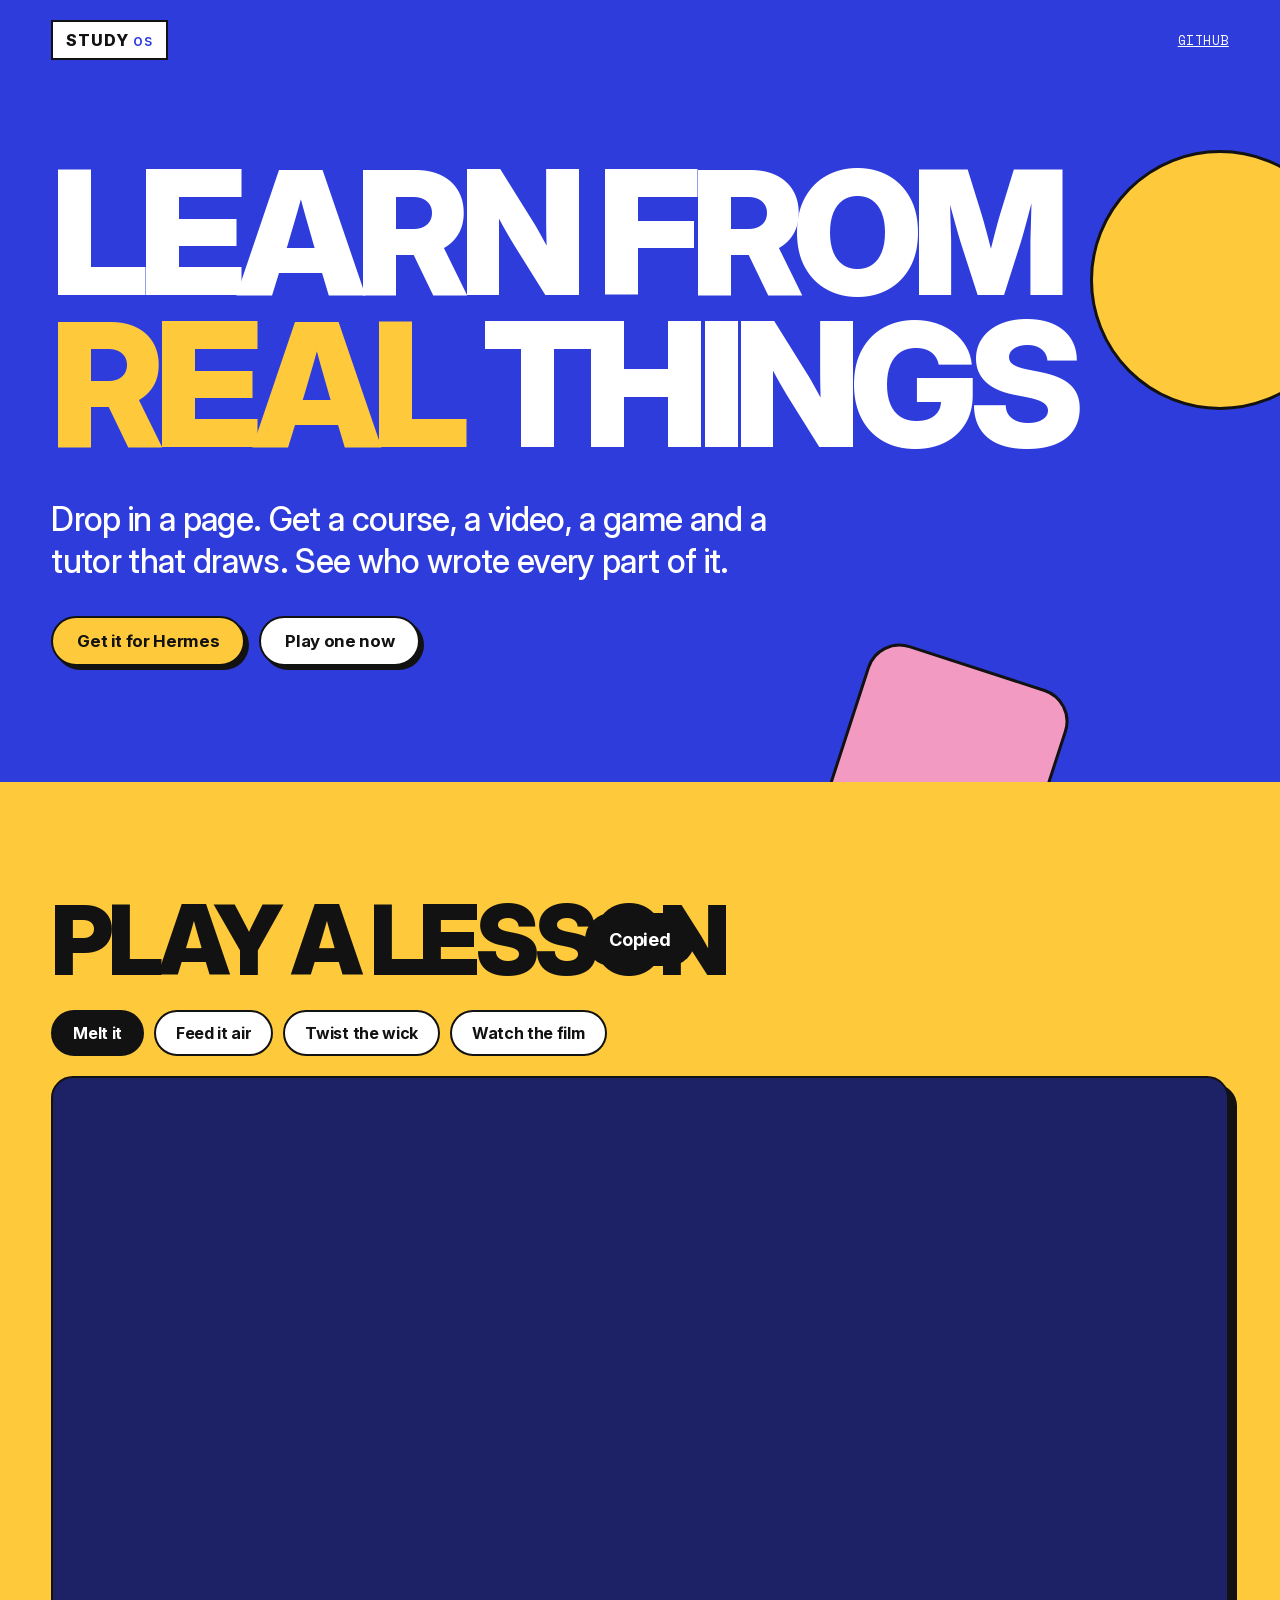
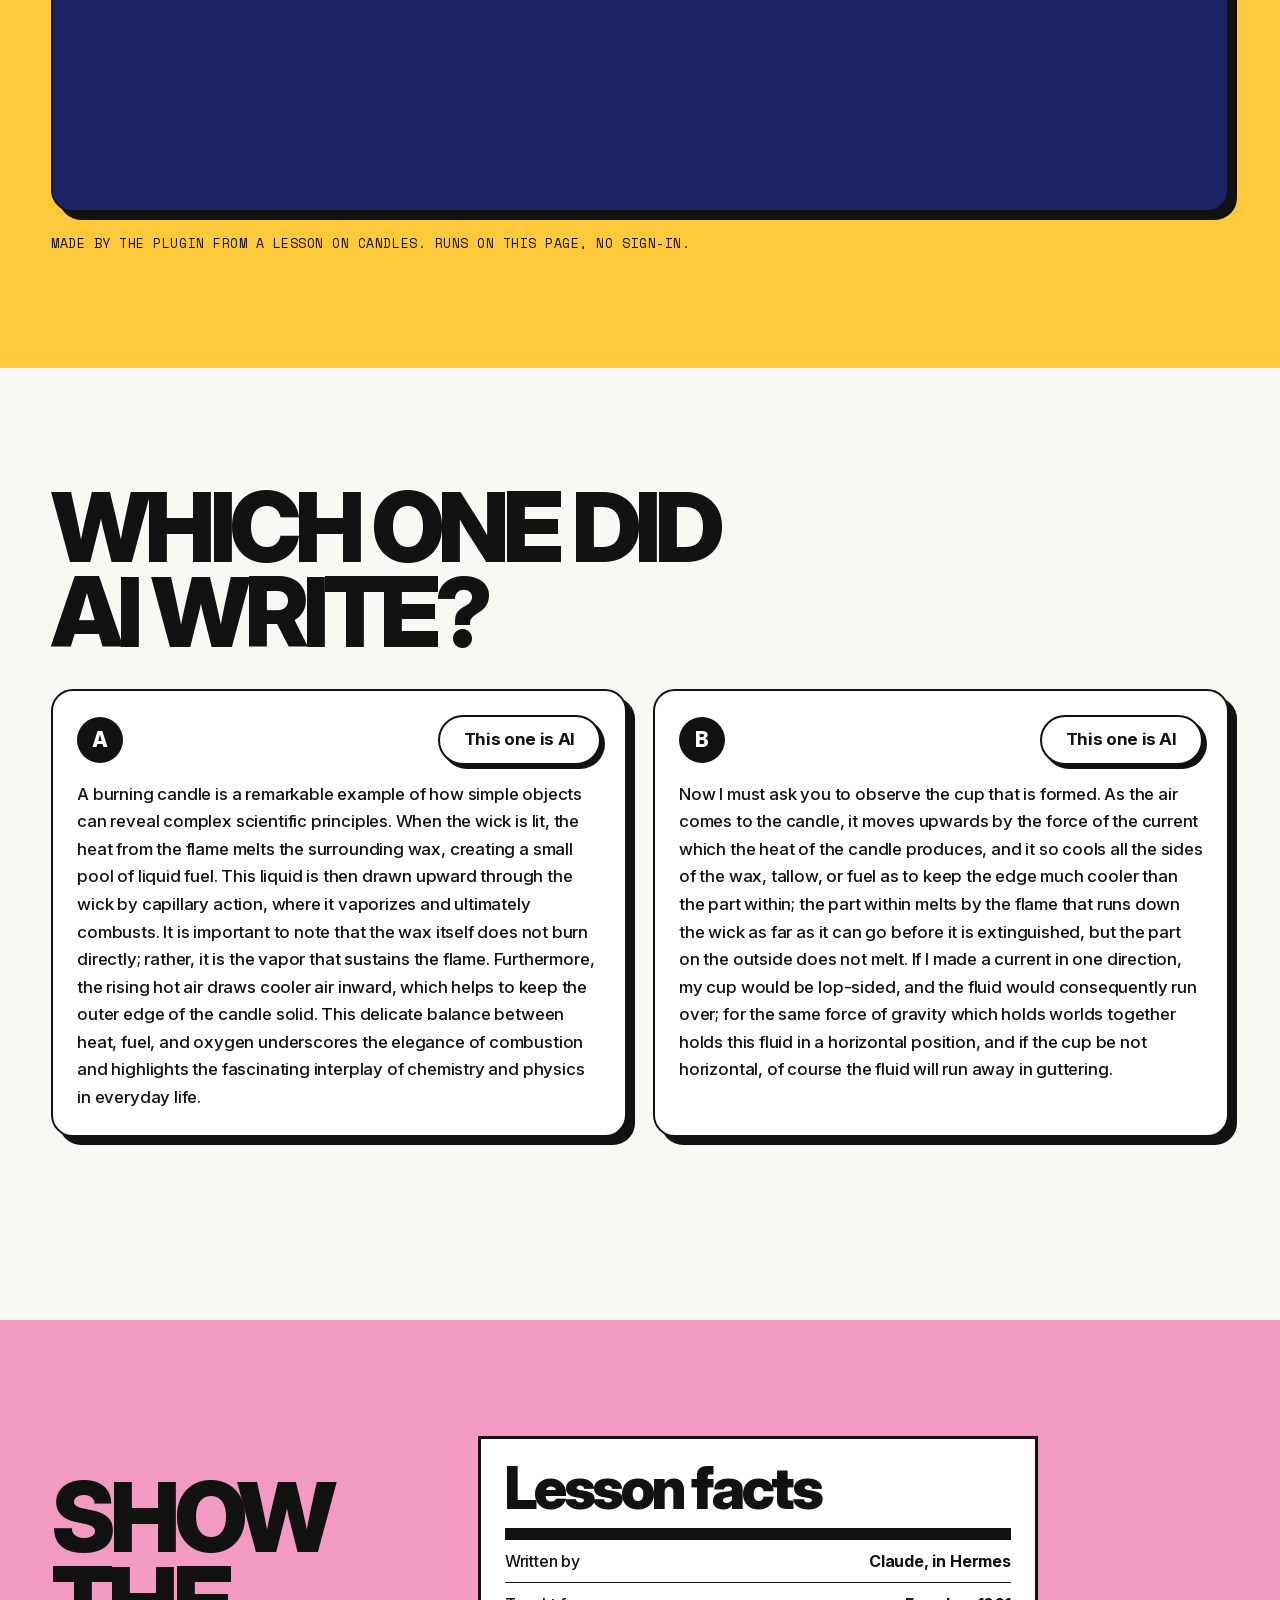
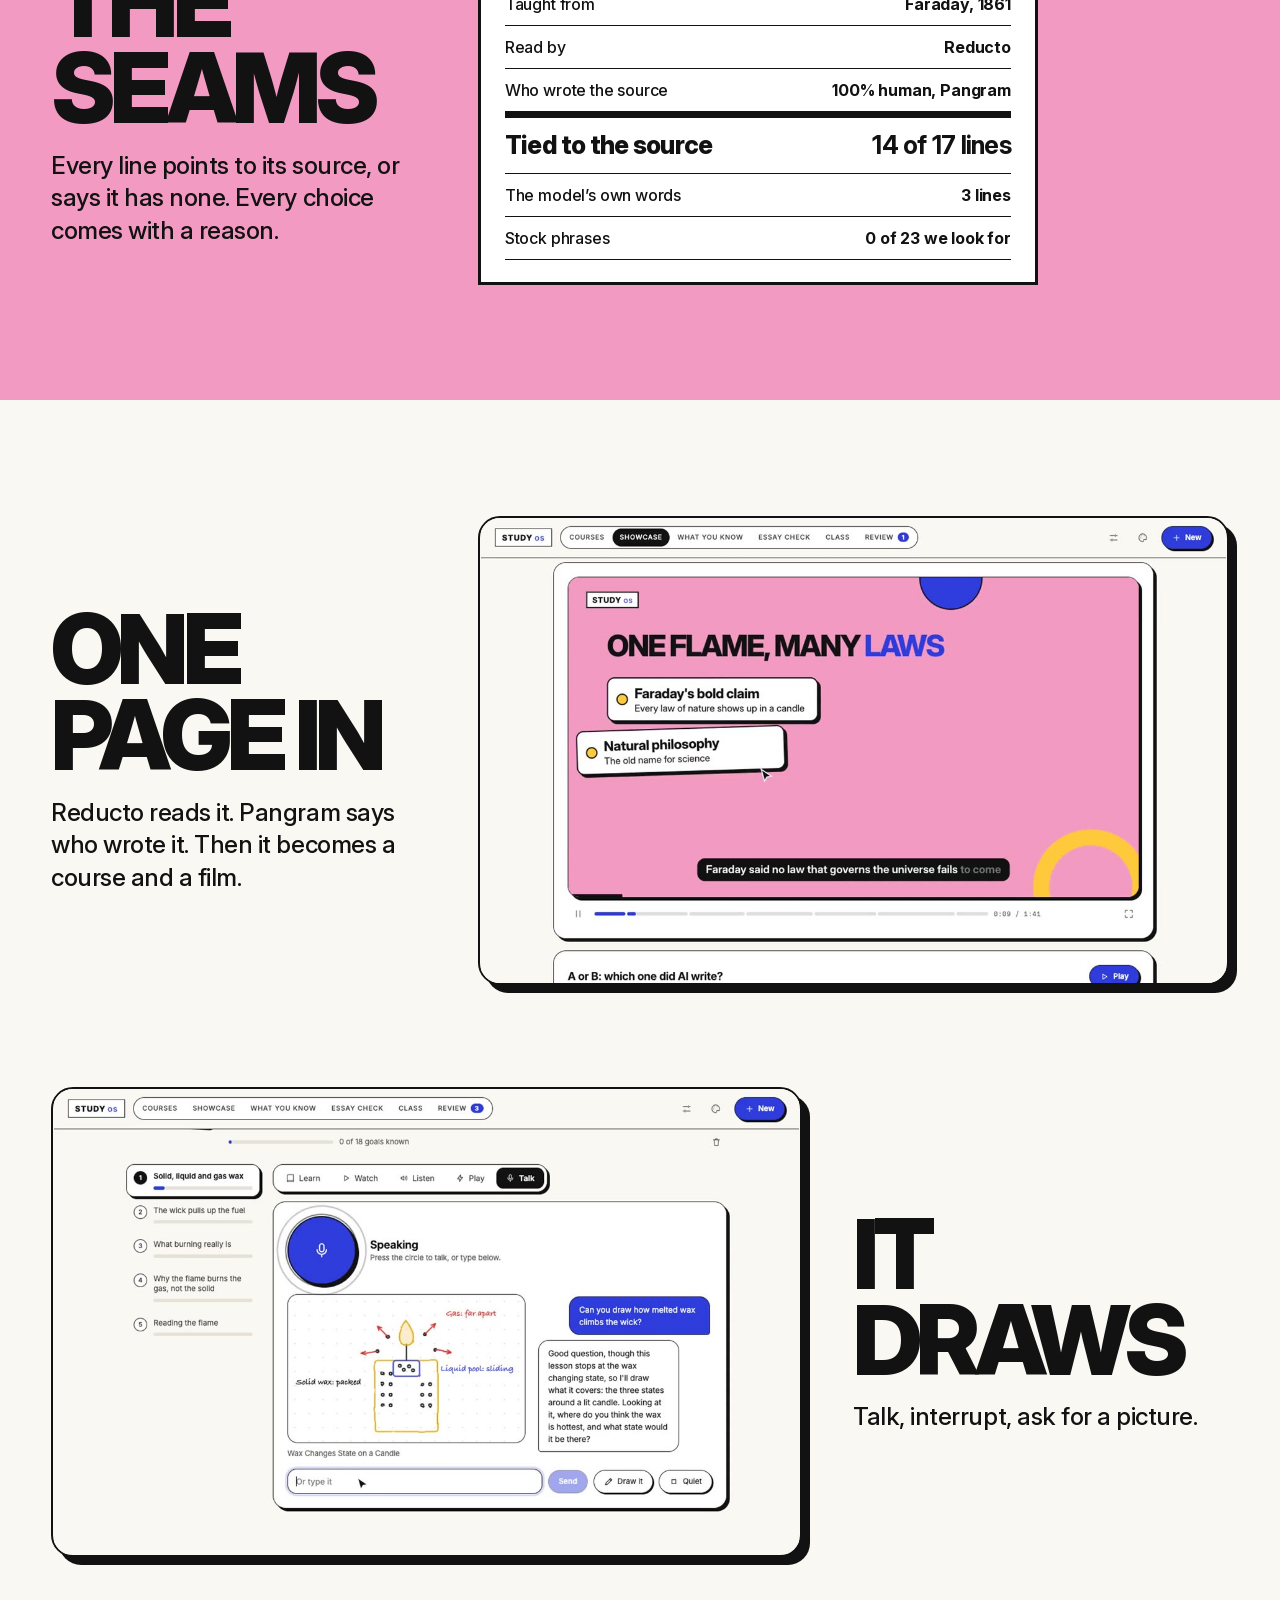
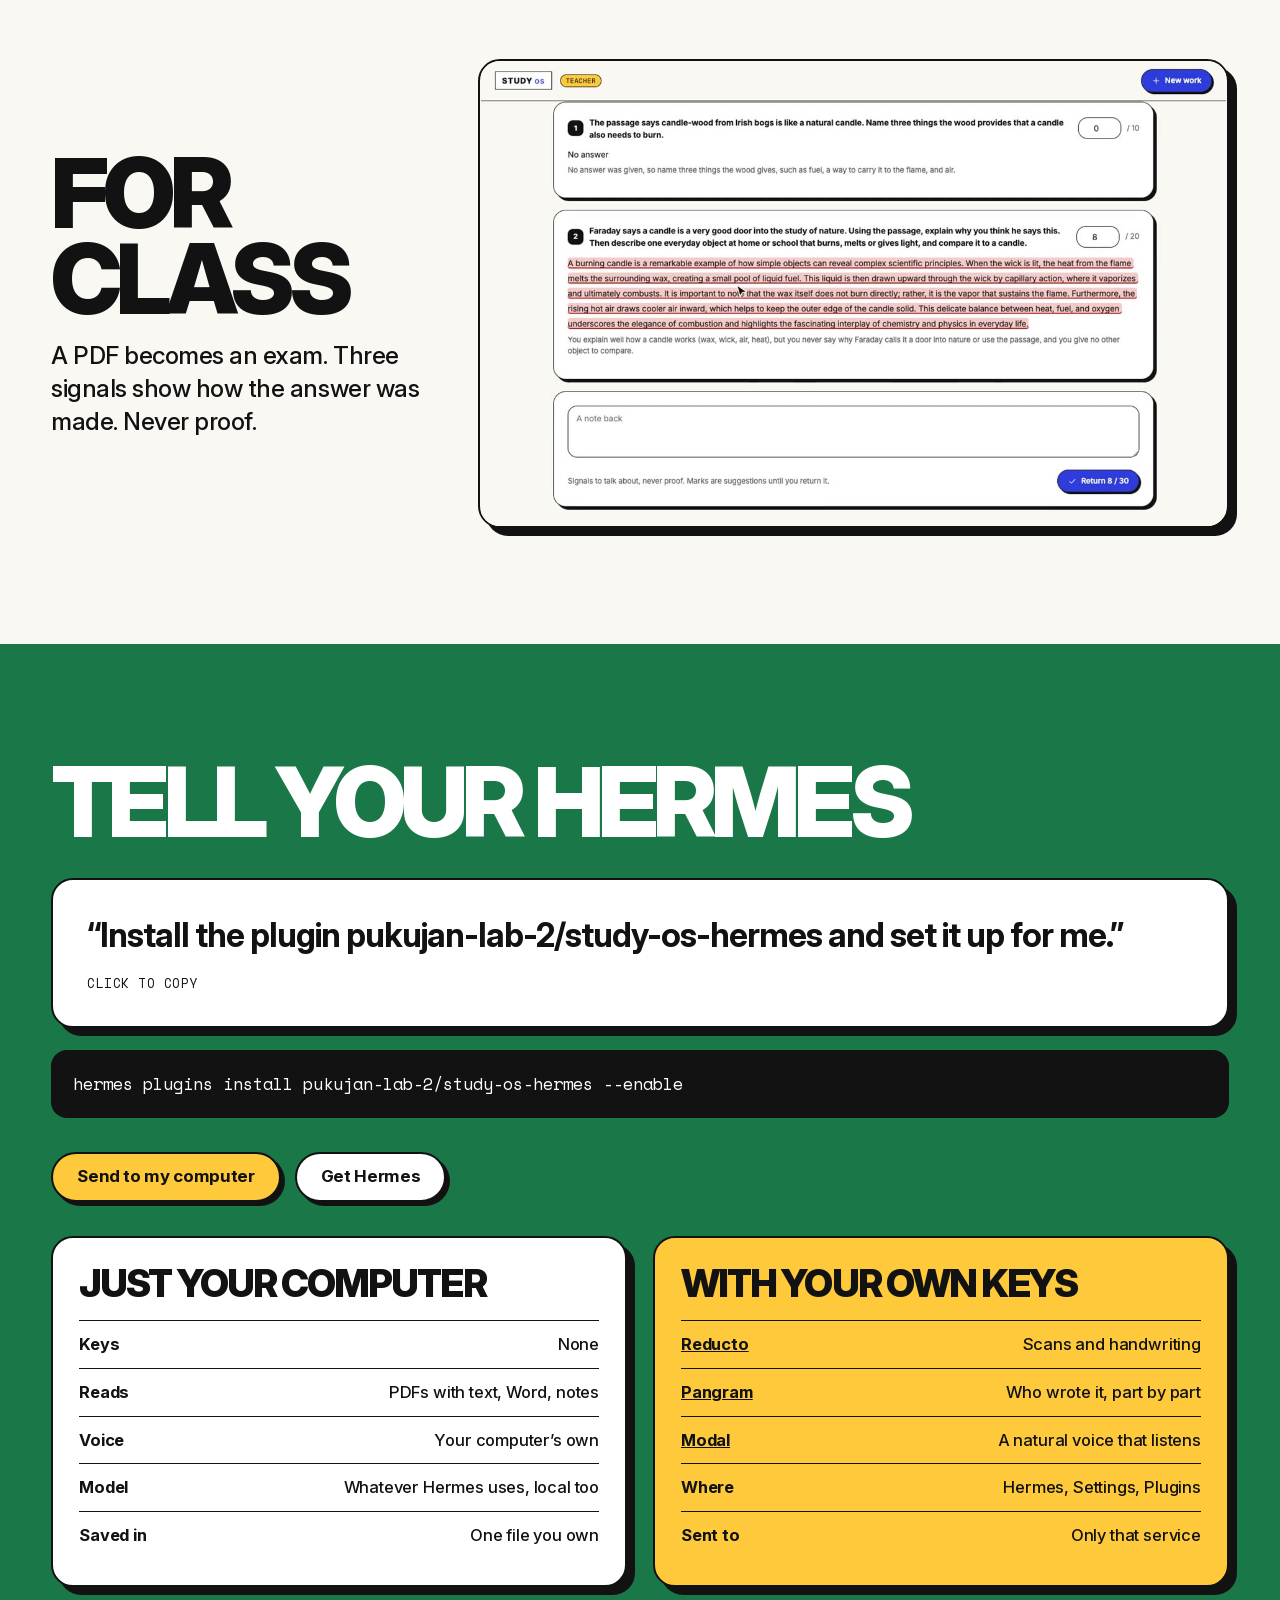
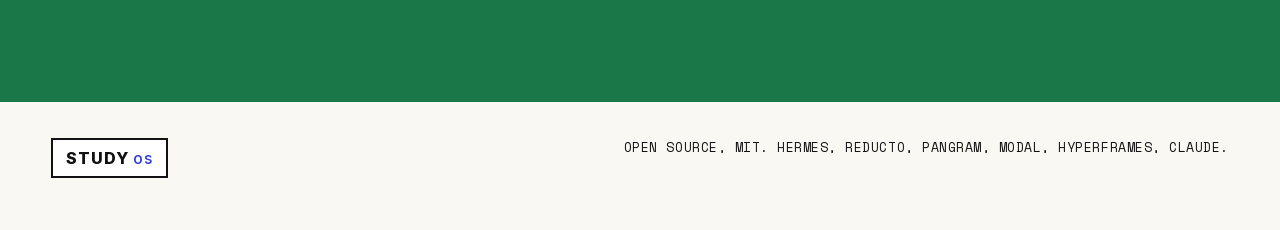
==== index.html @ d93f93ee "Study OS for Hermes: the page Co-Authored-By: Claude Opus 5.5 <noreply@anthropic.com>" ====
<!doctype html>
<html lang="en">
<head>
<meta charset="utf-8">
<meta name="viewport" content="width=device-width,initial-scale=1">
<title>Study OS for Hermes</title>
<meta name="description" content="Drop in a real page. Get a course, a video, a game and a tutor that draws. See who wrote what.">
<style>
@font-face{font-family:"SO Inter";src:url(fonts/inter.woff2) format("woff2");font-weight:100 900;font-display:swap}
@font-face{font-family:"SO Mono";src:url(fonts/space-mono.woff2) format("woff2");font-display:swap}
:root{--ink:#121212;--paper:#faf8f3;--blue:#2f3cdc;--yellow:#ffc93c;--pink:#f39ac3;--sky:#8f9cff;--orange:#f26b2e;--green:#1a7748;--red:#d7322a;--gut:clamp(16px,4vw,56px);color-scheme:light}
*{box-sizing:border-box;margin:0}
html{scroll-behavior:smooth;scroll-padding-top:20px;-webkit-text-size-adjust:100%}
body{background:var(--paper);color:var(--ink);font:500 18px/1.5 "SO Inter",Inter,"Helvetica Neue",Arial,sans-serif;letter-spacing:-.01em;overflow-x:hidden}
a{color:inherit}
h1,h2{font-weight:850;text-transform:uppercase;letter-spacing:-.06em;line-height:.88;text-wrap:balance}
h1{font-size:clamp(58px,13.5vw,196px)}
h2{font-size:clamp(42px,7.6vw,108px)}
.m{font:400 13px/1.45 "SO Mono",ui-monospace,monospace;letter-spacing:.04em;text-transform:uppercase}
.wrap{padding:clamp(64px,9vw,132px) var(--gut)}
.in{max-width:1320px;margin:0 auto}
.mark{display:inline-block;border:2px solid var(--ink);background:#fff;padding:6px 13px;font-weight:800;letter-spacing:.06em;text-decoration:none;font-size:16px;color:var(--ink)}
.mark b{font-weight:500;color:var(--blue)}
header{display:flex;justify-content:space-between;align-items:center;padding:20px var(--gut);gap:12px}
.hero{background:var(--blue);color:#fff;position:relative;overflow:hidden}
.hero header,.hero .wrap{position:relative;z-index:1}.hero .wrap{padding-top:clamp(40px,6vw,84px)}
.hero p{font-size:clamp(20px,2.6vw,34px);line-height:1.25;max-width:22em;margin-top:clamp(22px,3vw,40px);letter-spacing:-.02em}
.hero h1 em{font-style:normal;color:var(--yellow)}
.shape{position:absolute;border:3px solid var(--ink)}
.btn{display:inline-flex;align-items:center;justify-content:center;gap:9px;min-height:50px;border:2px solid var(--ink);border-radius:99px;background:#fff;color:var(--ink);font:700 17px/1 "SO Inter",Inter,sans-serif;letter-spacing:-.02em;padding:0 24px;box-shadow:4px 4px 0 var(--ink);cursor:pointer;text-decoration:none;transition:transform .12s,box-shadow .12s}
.btn:hover{transform:translate(-2px,-2px);box-shadow:6px 6px 0 var(--ink)}
.btn:active{transform:translate(4px,4px);box-shadow:none}
.btn.y{background:var(--yellow)}
.btn svg{width:18px;height:18px;fill:none;stroke:currentColor;stroke-width:2.2;stroke-linecap:round;stroke-linejoin:round}
:focus-visible{outline:3px solid var(--orange);outline-offset:3px}
.row{display:flex;flex-wrap:wrap;gap:14px;margin-top:34px}
.card{border:2.5px solid var(--ink);background:#fff;border-radius:22px;box-shadow:8px 8px 0 var(--ink)}
.games{background:var(--yellow)}
.tabs{display:flex;flex-wrap:wrap;gap:10px;margin:28px 0 20px}
.tabs button{border:2px solid var(--ink);border-radius:99px;background:#fff;font:700 16px/1 "SO Inter",sans-serif;padding:13px 20px;cursor:pointer;color:var(--ink);letter-spacing:-.02em}
.tabs [aria-pressed=true]{background:var(--ink);color:#fff}
.stage{overflow:hidden;background:#1d2266;aspect-ratio:16/10;max-height:82vh;width:100%}
.stage iframe{display:block;width:100%;height:100%;border:0}
.two{display:grid;grid-template-columns:repeat(2,minmax(0,1fr));gap:26px;margin-top:34px}
.ab{padding:24px;display:flex;flex-direction:column;gap:16px}
.ab p{font-size:17px;line-height:1.62}
.ab .top{display:flex;align-items:center;justify-content:space-between;gap:12px;min-height:50px}
.ab .n{display:grid;place-items:center;width:46px;height:46px;border-radius:50%;background:var(--ink);color:#fff;font-weight:800;font-size:21px;flex:none}
.ab.ai p span{background:#f7c9c6;box-shadow:inset 0 -2px 0 var(--red)}
.ab.me p span{background:#cfe9d9;box-shadow:inset 0 -2px 0 var(--green)}
.ab p span{-webkit-box-decoration-break:clone;box-decoration-break:clone;transition:background .5s}
.ab u{text-decoration:none;background:var(--ink);color:#fff;padding:0 4px}
.said{font-size:clamp(20px,2.4vw,30px);font-weight:750;letter-spacing:-.03em;margin-top:26px;min-height:1.4em}
.clipgrid{display:grid;grid-template-columns:minmax(0,.8fr) minmax(0,1.6fr);gap:clamp(24px,4vw,64px);align-items:center}
.clipgrid+.clipgrid{margin-top:clamp(64px,8vw,120px)}
.clipgrid.flip{grid-template-columns:minmax(0,1.6fr) minmax(0,.8fr)}.clipgrid.flip>div{order:2}
.clipgrid p{font-size:clamp(19px,1.9vw,25px);line-height:1.35;margin-top:18px;letter-spacing:-.02em}
video{display:block;width:100%;height:auto;border:2.5px solid var(--ink);border-radius:22px;box-shadow:8px 8px 0 var(--ink);background:var(--paper);aspect-ratio:16/10}
.facts{border:3px solid var(--ink);background:#fff;padding:22px 24px;color:var(--ink);max-width:560px}
.facts h3{font-size:clamp(36px,5vw,58px);font-weight:850;letter-spacing:-.06em;line-height:.95;padding-bottom:12px;border-bottom:12px solid var(--ink)}
.facts div{display:flex;justify-content:space-between;gap:16px;padding:9px 0;border-bottom:1.5px solid var(--ink);font-size:16px}
.facts div b{text-align:right}
.facts .big{font-size:clamp(19px,2.3vw,25px);font-weight:800;letter-spacing:-.03em;border-top:7px solid var(--ink);margin-top:-1px}
.seams{background:var(--pink)}
.get{background:var(--green);color:#fff}
.say{display:block;width:100%;text-align:left;background:#fff;color:var(--ink);border:2.5px solid var(--ink);border-radius:22px;box-shadow:8px 8px 0 var(--ink);padding:clamp(20px,3vw,34px);font:700 clamp(20px,2.6vw,34px)/1.3 "SO Inter",sans-serif;letter-spacing:-.03em;cursor:pointer;margin-top:34px}
.say span{display:block;margin-top:16px}
.cmd{display:block;width:100%;text-align:left;overflow-x:auto;background:var(--ink);color:#fff;border:0;border-radius:16px;padding:20px 22px;font:400 clamp(13px,1.5vw,17px)/1.6 "SO Mono",monospace;cursor:pointer;margin-top:22px;white-space:pre-wrap;overflow-wrap:anywhere}
.pick{display:grid;grid-template-columns:repeat(2,minmax(0,1fr));gap:26px;margin-top:34px}
.pick .card{padding:26px;color:var(--ink)}
.pick h3{font-size:clamp(27px,3vw,40px);letter-spacing:-.05em;line-height:1;font-weight:850;text-transform:uppercase}
.pick ul{list-style:none;padding:0;margin-top:18px}
.pick li{padding:11px 0;border-top:1.5px solid var(--ink);display:flex;justify-content:space-between;gap:16px;font-size:16.5px}
.pick li b{flex:none}
.pick li span{text-align:right}
footer{padding:36px var(--gut) 52px;display:flex;flex-wrap:wrap;gap:12px 26px;justify-content:space-between}
[data-in]{opacity:0;transform:translateY(34px);transition:opacity .6s,transform .7s cubic-bezier(.2,.8,.2,1)}
[data-in].on{opacity:1;transform:none}
.toast{position:fixed;left:50%;bottom:24px;transform:translate(-50%,90px);background:var(--ink);color:#fff;border-radius:99px;padding:13px 24px;font-weight:700;transition:transform .3s;z-index:9}
.toast.on{transform:translate(-50%,0)}
@media(max-width:820px){.two,.pick,.clipgrid{grid-template-columns:minmax(0,1fr)}.clipgrid.flip>div{order:0}.clipgrid.flip{grid-template-columns:minmax(0,1fr)}.stage{aspect-ratio:3/4}.shape.s2{display:none}.shape.s1{width:110px!important;height:110px!important;right:-34px!important;top:auto!important;bottom:-40px}}
@media(prefers-reduced-motion:reduce){*{transition:none!important;scroll-behavior:auto!important}[data-in]{opacity:1;transform:none}}
</style>
</head>
<body>
<div class="hero">
  <div class="shape s1" data-p=".12" style="right:-70px;top:150px;width:260px;height:260px;border-radius:50%;background:var(--yellow)"></div>
  <div class="shape s2" data-p="-.08" style="right:230px;bottom:-90px;width:210px;height:210px;border-radius:34px;background:var(--pink);transform:rotate(18deg)"></div>
  <header><a class="mark" href="#top">STUDY <b>os</b></a><a class="m" href="https://github.com/pukujan-lab-2/study-os-hermes">GitHub</a></header>
  <div class="wrap" id="top"><div class="in">
    <h1>Learn from<br><em>real</em> things</h1>
    <p>Drop in a page. Get a course, a video, a game and a tutor that draws. See who wrote every part of it.</p>
    <div class="row"><a class="btn y" href="#get">Get it for Hermes</a><a class="btn" href="#play">Play one now</a></div>
  </div></div>
</div>

<section class="games" id="play"><div class="wrap"><div class="in">
  <h2 data-in>Play a lesson</h2>
  <div class="tabs" role="group" aria-label="Games">
    <button type="button" aria-pressed="true" data-g="melt">Melt it</button>
    <button type="button" aria-pressed="false" data-g="burn">Feed it air</button>
    <button type="button" aria-pressed="false" data-g="wick">Twist the wick</button>
    <button type="button" aria-pressed="false" data-g="film-wide">Watch the film</button>
  </div>
  <div class="stage card"><iframe title="A Study OS lesson game" sandbox="allow-scripts"></iframe></div>
  <p class="m" style="margin-top:22px">Made by the plugin from a lesson on candles. Runs on this page, no sign-in.</p>
</div></div></section>

<section><div class="wrap"><div class="in">
  <h2 data-in>Which one did<br>AI write?</h2>
  <div class="two" id="ab"></div>
  <p class="said" id="said" aria-live="polite"></p>
</div></div></section>

<section class="seams"><div class="wrap"><div class="in clipgrid">
  <div data-in><h2>Show the seams</h2><p>Every line points to its source, or says it has none. Every choice comes with a reason.</p></div>
  <div class="facts" data-in><h3>Lesson facts</h3>
    <div><span>Written by</span><b>Claude, in Hermes</b></div>
    <div><span>Taught from</span><b>Faraday, 1861</b></div>
    <div><span>Read by</span><b>Reducto</b></div>
    <div><span>Who wrote the source</span><b>100% human, Pangram</b></div>
    <div class="big"><span>Tied to the source</span><b>14 of 17 lines</b></div>
    <div><span>The model’s own words</span><b>3 lines</b></div>
    <div><span>Stock phrases</span><b>0 of 23 we look for</b></div>
  </div>
</div></div></section>

<section><div class="wrap"><div class="in">
  <div class="clipgrid"><div data-in><h2>One page in</h2><p>Reducto reads it. Pangram says who wrote it. Then it becomes a course and a film.</p></div><video data-in muted playsinline loop preload="none" src="media/showcase.mp4" poster="media/showcase.jpg"></video></div>
  <div class="clipgrid flip"><div data-in><h2>It draws</h2><p>Talk, interrupt, ask for a picture.</p></div><video data-in muted playsinline loop preload="none" src="media/draw.mp4" poster="media/draw.jpg"></video></div>
  <div class="clipgrid"><div data-in><h2>For class</h2><p>A PDF becomes an exam. Three signals show how the answer was made. Never proof.</p></div><video data-in muted playsinline loop preload="none" src="media/signals.mp4" poster="media/signals.jpg"></video></div>
</div></div></section>

<section class="get" id="get"><div class="wrap"><div class="in">
  <h2 data-in>Tell your Hermes</h2>
  <button class="say" type="button" data-copy="Install the plugin pukujan-lab-2/study-os-hermes and set it up for me.">“Install the plugin pukujan-lab-2/study-os-hermes and set it up for me.”<span class="m">Click to copy</span></button>
  <button class="cmd" type="button" data-copy="hermes plugins install pukujan-lab-2/study-os-hermes --enable" aria-label="Copy the install command">hermes plugins install pukujan-lab-2/study-os-hermes --enable</button>
  <div class="row"><button class="btn y" type="button" id="send">Send to my computer</button><a class="btn" href="https://hermes-agent.nousresearch.com">Get Hermes</a></div>
  <div class="pick">
    <div class="card"><h3>Just your computer</h3><ul>
      <li><b>Keys</b><span>None</span></li><li><b>Reads</b><span>PDFs with text, Word, notes</span></li><li><b>Voice</b><span>Your computer’s own</span></li><li><b>Model</b><span>Whatever Hermes uses, local too</span></li><li><b>Saved in</b><span>One file you own</span></li></ul></div>
    <div class="card" style="background:var(--yellow)"><h3>With your own keys</h3><ul>
      <li><b><a href="https://reducto.ai">Reducto</a></b><span>Scans and handwriting</span></li><li><b><a href="https://www.pangram.com">Pangram</a></b><span>Who wrote it, part by part</span></li><li><b><a href="https://modal.com">Modal</a></b><span>A natural voice that listens</span></li><li><b>Where</b><span>Hermes, Settings, Plugins</span></li><li><b>Sent to</b><span>Only that service</span></li></ul></div>
  </div>
</div></div></section>

<footer><a class="mark" href="#top">STUDY <b>os</b></a><span class="m">Open source, MIT. Hermes, Reducto, Pangram, Modal, HyperFrames, Claude.</span></footer>
<div class="toast" role="status">Copied</div>
<script>
(function(){
var $=function(s,r){return (r||document).querySelector(s)},$$=function(s,r){return [].slice.call((r||document).querySelectorAll(s))},calm=matchMedia('(prefers-reduced-motion:reduce)').matches;
var toast=$('.toast'),tt;function say(t){toast.textContent=t;toast.classList.add('on');clearTimeout(tt);tt=setTimeout(function(){toast.classList.remove('on')},1700)}
function copy(t){if(navigator.clipboard&&navigator.clipboard.writeText)navigator.clipboard.writeText(t).then(function(){say('Copied')},function(){say('Select it to copy')});else say('Select it to copy')}
$$('[data-copy]').forEach(function(b){b.addEventListener('click',function(){copy(b.dataset.copy)})});
$('#send').addEventListener('click',function(){var d={title:'Study OS for Hermes',text:'Install the plugin pukujan-lab-2/study-os-hermes and set it up for me.',url:location.href.split('#')[0]};if(navigator.share)navigator.share(d).catch(function(){});else copy(d.url)});
/* games and the film; the film answers to postMessage({t}) */
var frame=$('.stage iframe'),film=0,t0=0;
function load(n){cancelAnimationFrame(film);film=0;frame.src='play/'+n+'.html';frame.onload=function(){if(n!=='film-wide')return;t0=performance.now();(function tick(now){frame.contentWindow.postMessage({t:((now||t0)-t0)/1000%101},'*');film=requestAnimationFrame(tick)})(t0)};
 $$('.tabs button').forEach(function(b){b.setAttribute('aria-pressed',b.dataset.g===n)});$('.stage').style.aspectRatio=n==='film-wide'?'16/9':'';fit()}
$$('.tabs button').forEach(function(b){b.addEventListener('click',function(){load(b.dataset.g)})});
var seen=new IntersectionObserver(function(es){es.forEach(function(e){if(e.isIntersecting){seen.disconnect();load('melt')}})},{rootMargin:'300px'});seen.observe($('.stage'));
/* a film page is 1920 wide: fit it */
addEventListener('resize',fit);function fit(){var s=$('.stage'),f=frame.src.indexOf('film')>0;frame.style.cssText=f?'width:1920px;height:1080px;transform-origin:0 0;transform:scale('+s.clientWidth/1920+')':''}
/* A or B: Pangram's saved readings of both texts */
var T=[{ai:true,who:'AI wrote this',t:"A burning candle is a remarkable example of how simple objects can reveal complex scientific principles. When the wick is lit, the heat from the flame melts the surrounding wax, creating a small pool of liquid fuel. This liquid is then drawn upward through the wick by capillary action, where it vaporizes and ultimately combusts. [It is important to note] that the wax itself does not burn directly; rather, it is the vapor that sustains the flame. Furthermore, the rising hot air draws cooler air inward, which helps to keep the outer edge of the candle solid. This delicate balance between heat, fuel, and oxygen underscores the elegance of combustion and highlights the [fascinating] interplay of chemistry and physics in everyday life."},{ai:false,who:'Michael Faraday, 1861',t:"Now I must ask you to observe the cup that is formed. As the air comes to the candle, it moves upwards by the force of the current which the heat of the candle produces, and it so cools all the sides of the wax, tallow, or fuel as to keep the edge much cooler than the part within; the part within melts by the flame that runs down the wick as far as it can go before it is extinguished, but the part on the outside does not melt. If I made a current in one direction, my cup would be lop-sided, and the fluid would consequently run over; for the same force of gravity which holds worlds together holds this fluid in a horizontal position, and if the cup be not horizontal, of course the fluid will run away in guttering."}];
if(Math.random()<.5)T.reverse();
var ab=$('#ab'),done=false;T.forEach(function(x,i){var c=document.createElement('div');c.className='ab card';c.innerHTML='<div class="top"><span class="n">'+'AB'[i]+'</span><button class="btn" type="button">This one is AI</button></div><p><span></span></p>';$('p span',c).textContent=x.t.replace(/[\[\]]/g,'');$('button',c).addEventListener('click',function(){if(done)return;done=true;$$('.ab').forEach(function(k,j){k.classList.add(T[j].ai?'ai':'me');var b=$('button',k),s=document.createElement('b');s.textContent=T[j].who;b.replaceWith(s);if(T[j].ai){var sp=$('p span',k);sp.textContent='';T[j].t.split(/(\[[^\]]+\])/).forEach(function(q){if(q[0]==='['){var u=document.createElement('u');u.textContent=q.slice(1,-1);sp.append(u)}else sp.append(q)})}});$('#said').textContent=(x.ai?'You got it. ':'That one was a person. ')+'Pangram got both. Black marks are stock phrases. (Readings saved earlier.)'});ab.append(c)});
/* entrances, clips that only run in view, slow shapes */
var io=new IntersectionObserver(function(es){es.forEach(function(e){if(e.isIntersecting)e.target.classList.add('on')})},{threshold:.12});$$('[data-in]').forEach(function(e){io.observe(e)});
var vo=new IntersectionObserver(function(es){es.forEach(function(e){if(e.isIntersecting&&!calm)e.target.play().catch(function(){});else e.target.pause()})},{threshold:.35});$$('video').forEach(function(v){if(calm)v.controls=true;vo.observe(v)});
if(!calm)addEventListener('scroll',function(){$$('.shape').forEach(function(s){s.style.translate='0 '+scrollY*s.dataset.p+'px'})},{passive:true});
})();
</script>
</body>
</html>
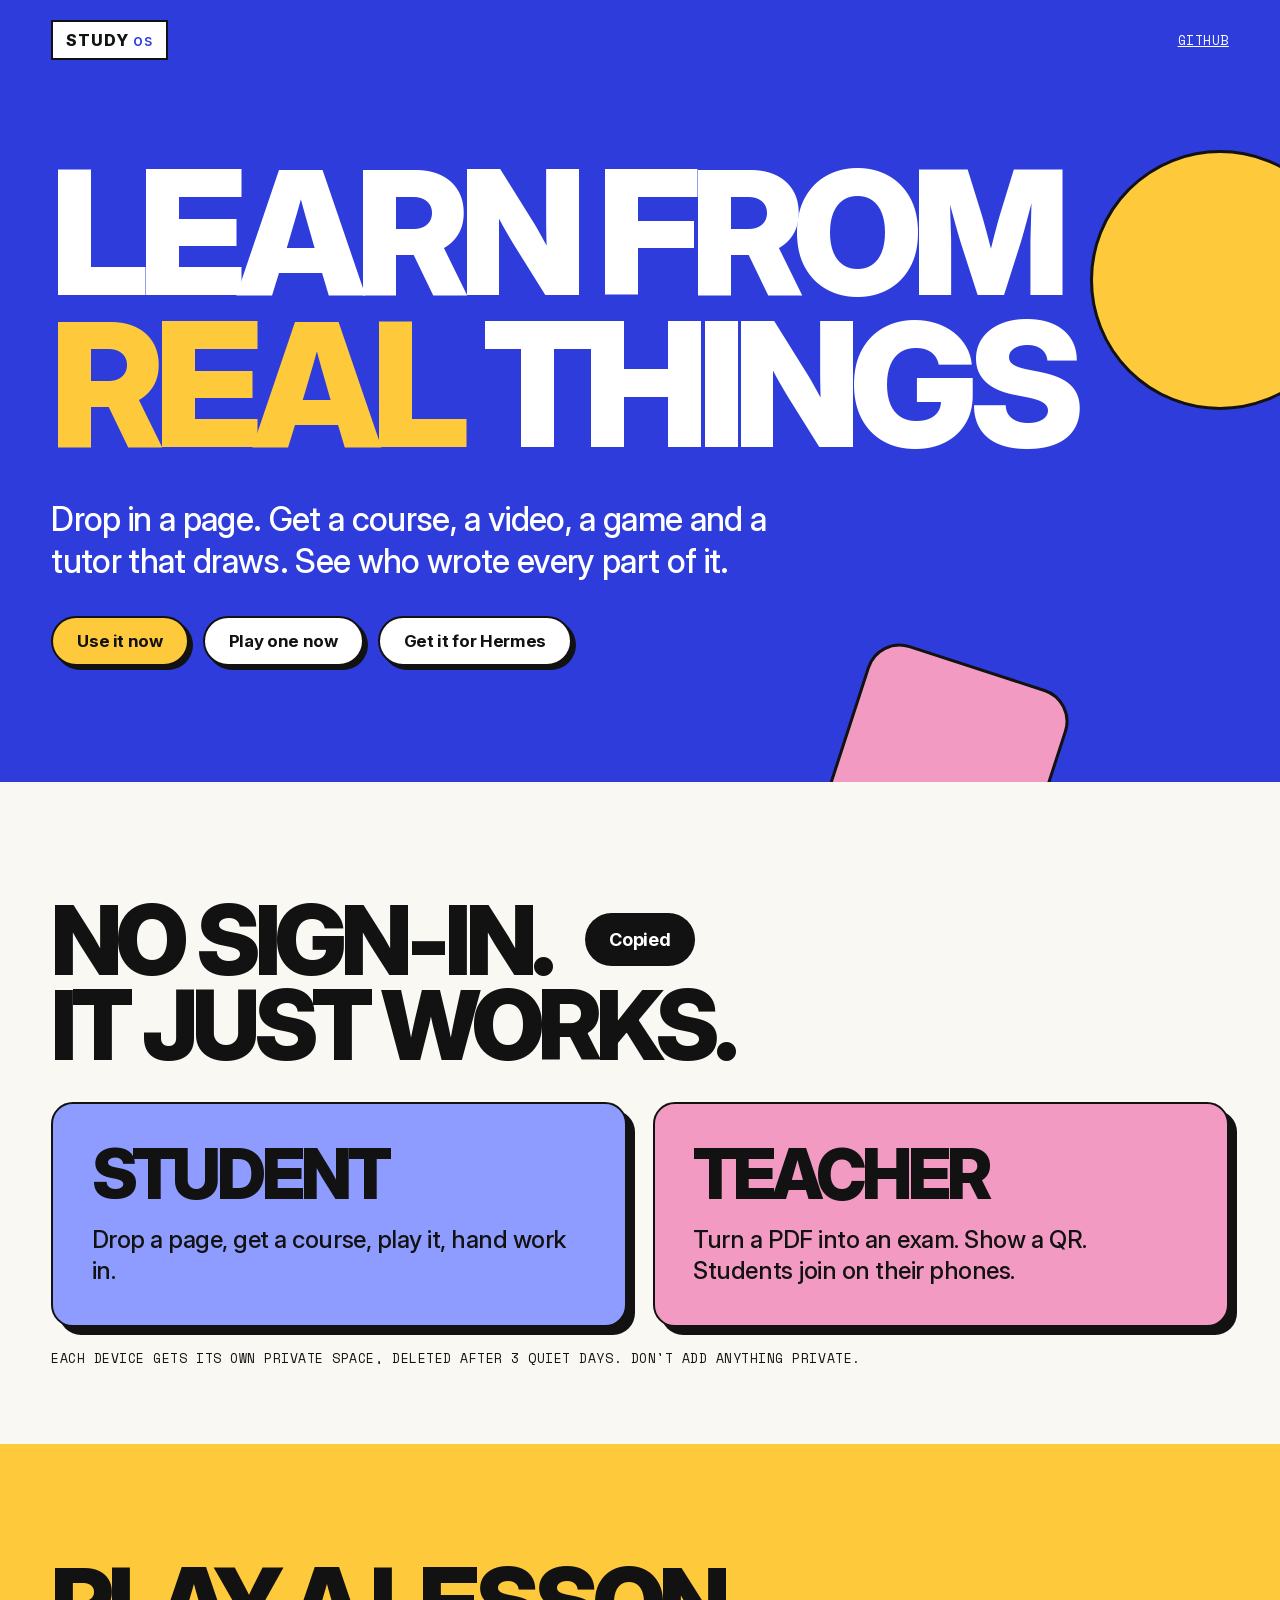
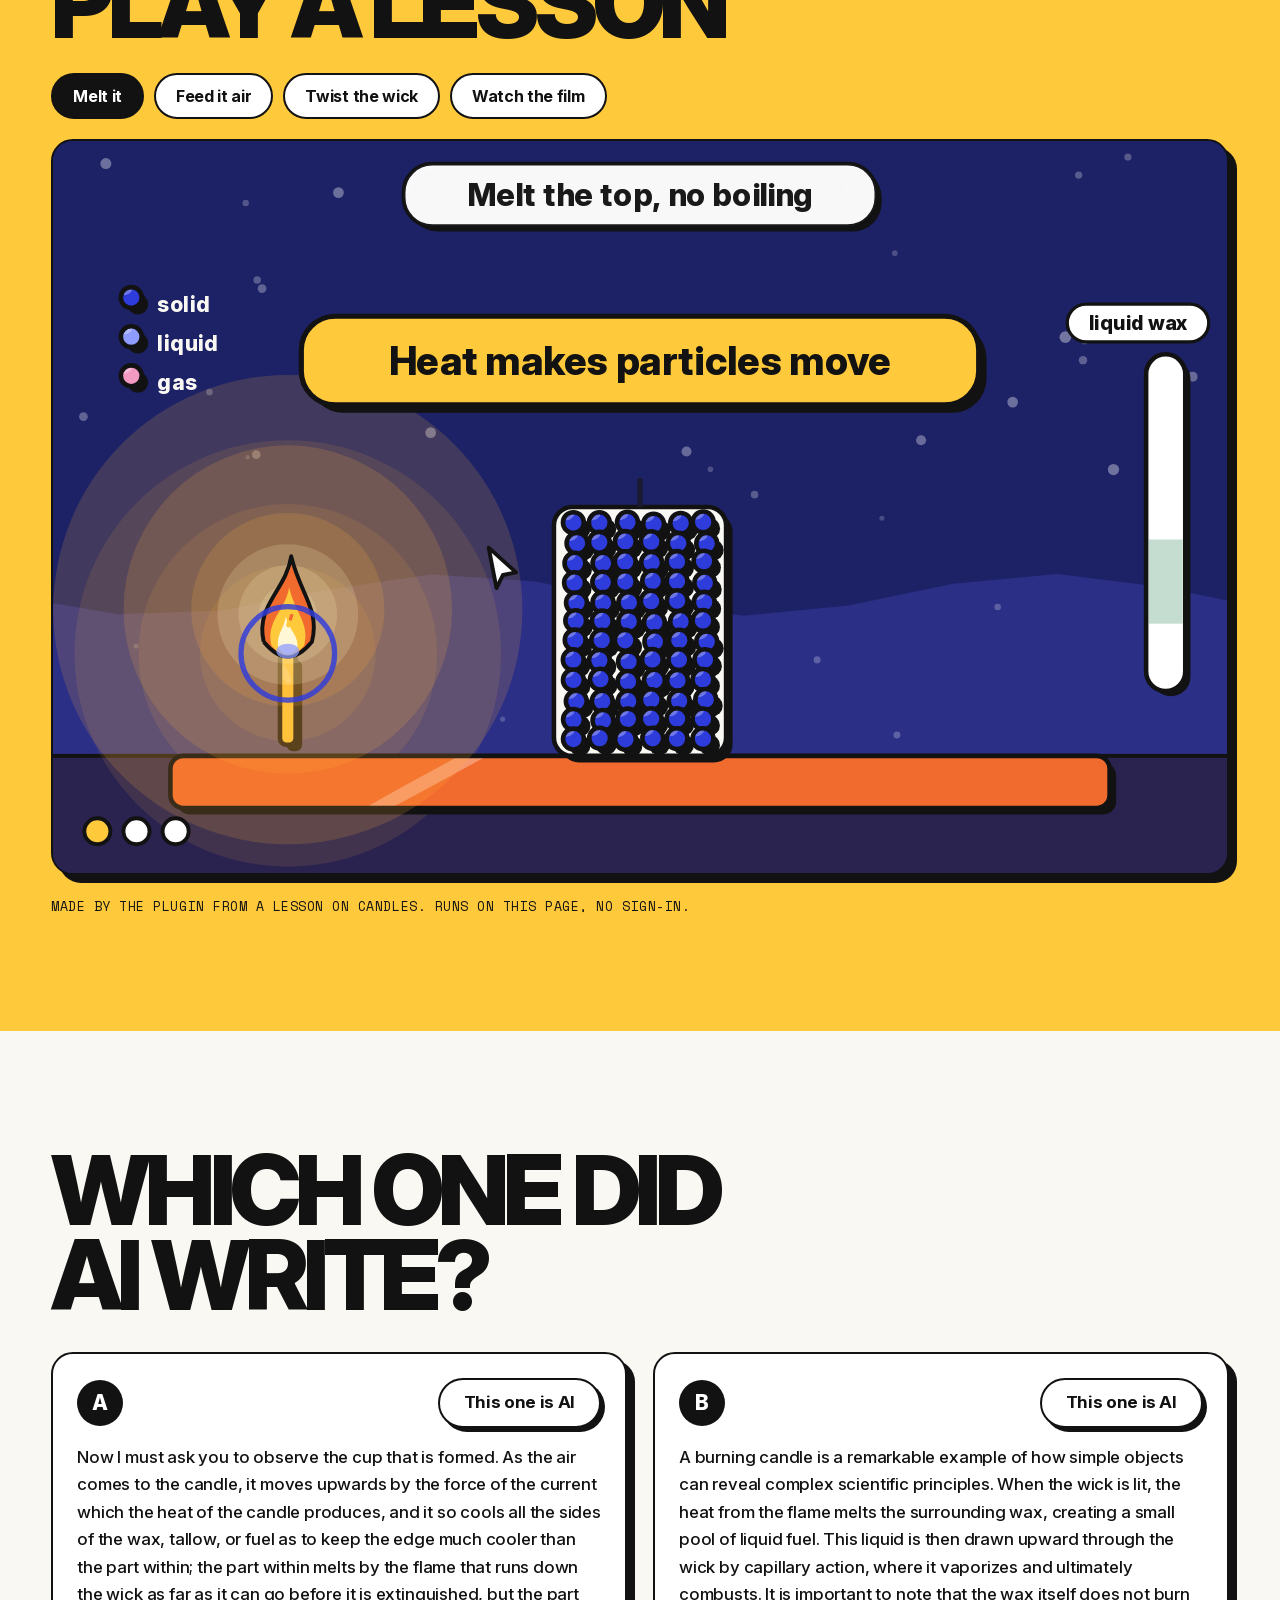
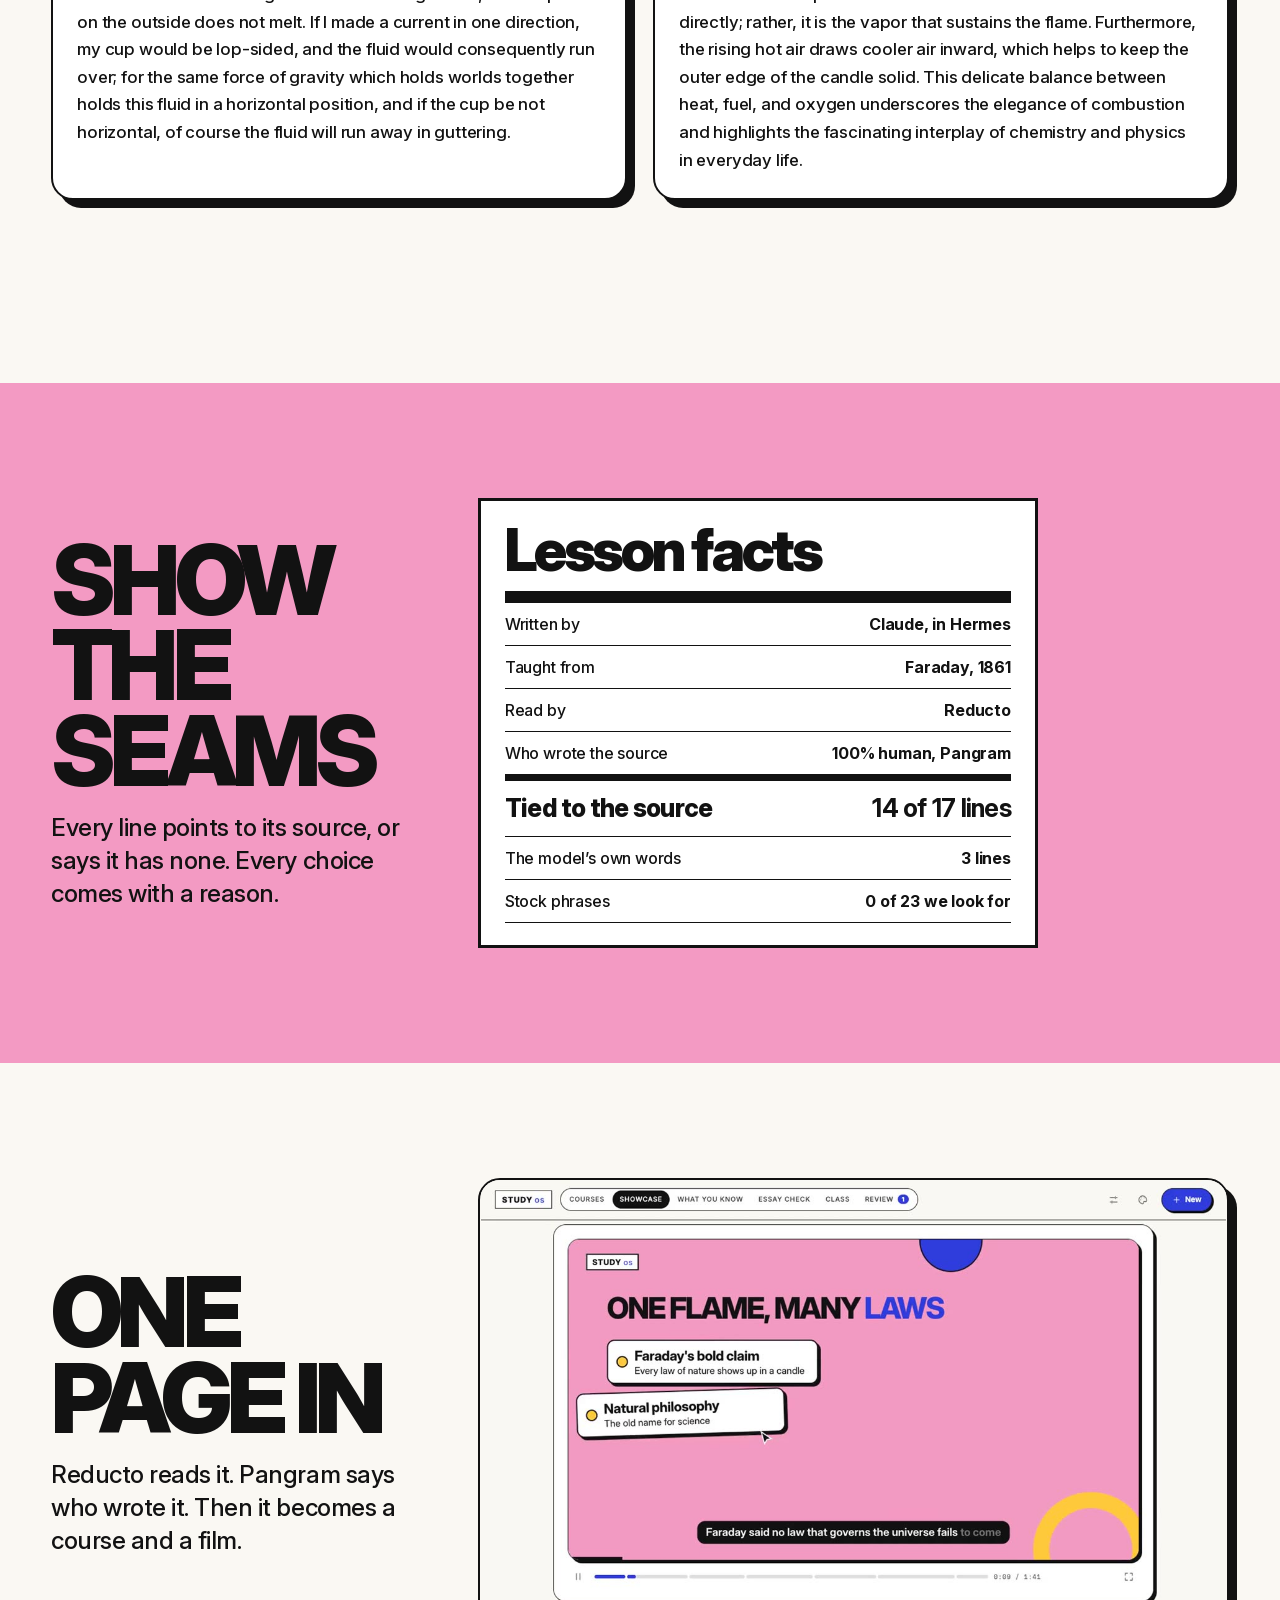
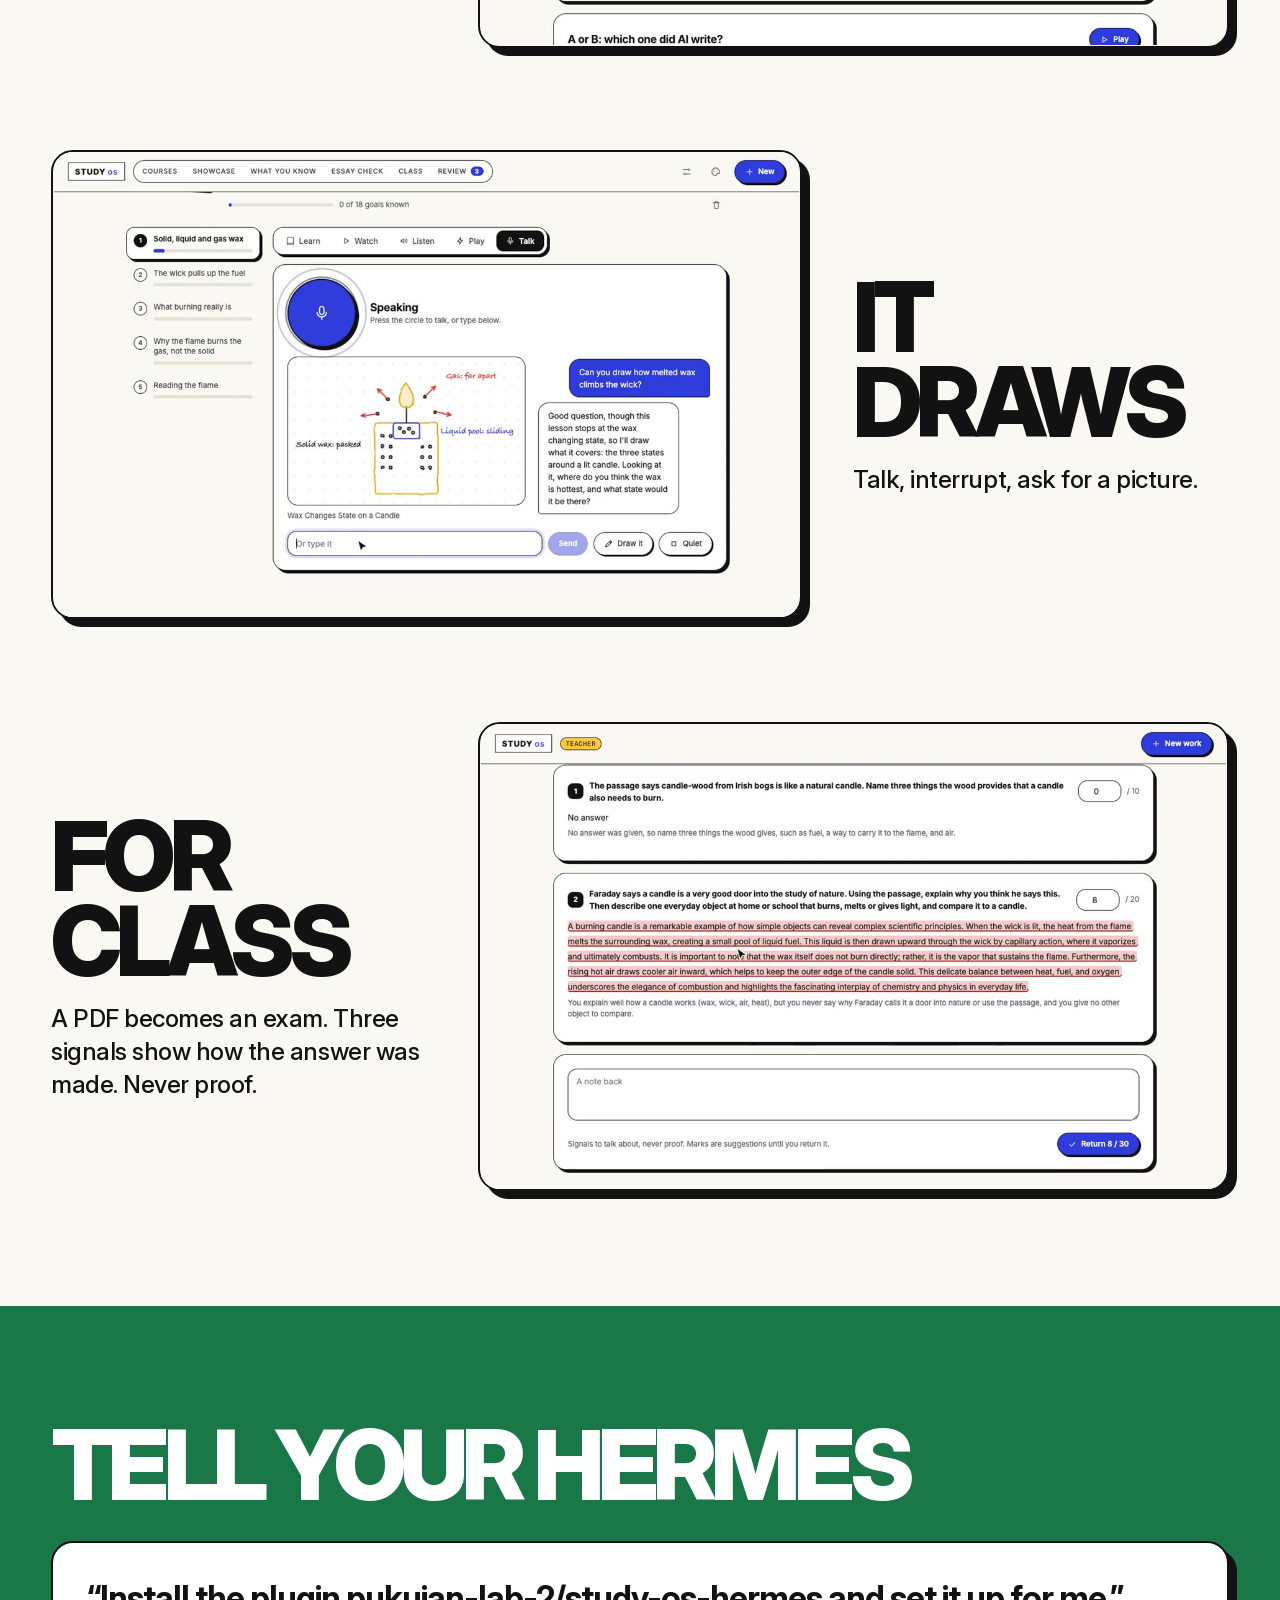
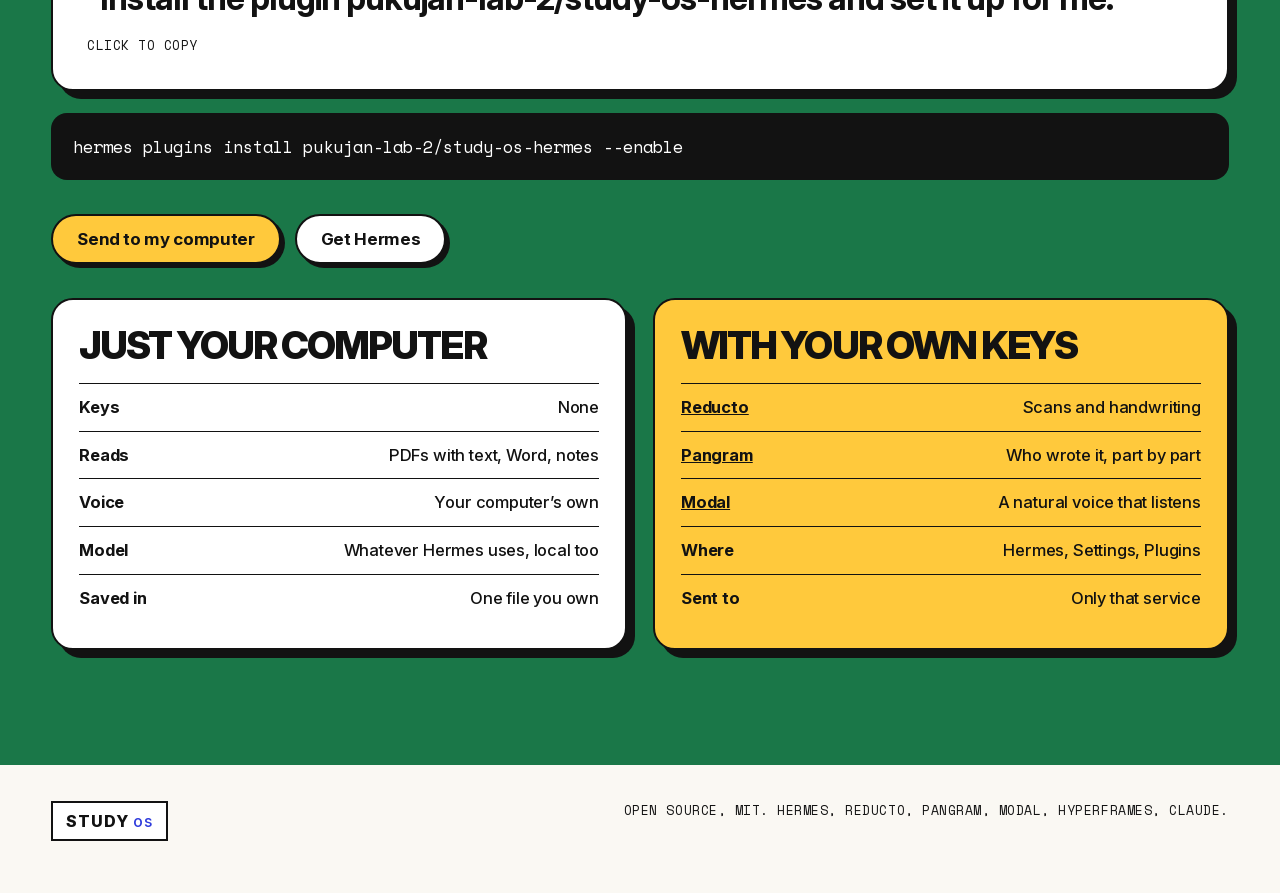
==== commit 7ccb0e10: "Use it with no sign-in; the talk's host Co-Authored-By: Claude Opus 5.5 <noreply@anthropic.com>" ====
--- a/index.html
+++ b/index.html
@@ -50,6 +50,7 @@
 .ab.me p span{background:#cfe9d9;box-shadow:inset 0 -2px 0 var(--green)}
 .ab p span{-webkit-box-decoration-break:clone;box-decoration-break:clone;transition:background .5s}
 .ab u{text-decoration:none;background:var(--ink);color:#fff;padding:0 4px}
+.door{display:block;padding:clamp(24px,3vw,44px);text-decoration:none;transition:transform .12s,box-shadow .12s}.door:hover{transform:translate(-3px,-3px);box-shadow:11px 11px 0 var(--ink)}.door b{display:block;font-size:clamp(40px,5.4vw,76px);font-weight:850;letter-spacing:-.06em;line-height:.95;text-transform:uppercase}.door span{display:block;font-size:clamp(18px,1.9vw,24px);line-height:1.3;margin-top:16px;max-width:24em;letter-spacing:-.02em}
 .said{font-size:clamp(20px,2.4vw,30px);font-weight:750;letter-spacing:-.03em;margin-top:26px;min-height:1.4em}
 .clipgrid{display:grid;grid-template-columns:minmax(0,.8fr) minmax(0,1.6fr);gap:clamp(24px,4vw,64px);align-items:center}
 .clipgrid+.clipgrid{margin-top:clamp(64px,8vw,120px)}
@@ -90,9 +91,18 @@
   <div class="wrap" id="top"><div class="in">
     <h1>Learn from<br><em>real</em> things</h1>
     <p>Drop in a page. Get a course, a video, a game and a tutor that draws. See who wrote every part of it.</p>
-    <div class="row"><a class="btn y" href="#get">Get it for Hermes</a><a class="btn" href="#play">Play one now</a></div>
+    <div class="row"><a class="btn y" href="https://hackathon.design-bakery.com/app?as=student">Use it now</a><a class="btn" href="#play">Play one now</a><a class="btn" href="#get">Get it for Hermes</a></div>
   </div></div>
 </div>
+
+<section id="use"><div class="wrap" style="padding-bottom:clamp(40px,6vw,80px)"><div class="in">
+  <h2 data-in>No sign-in.<br>It just works.</h2>
+  <div class="two">
+    <a class="door card" style="background:var(--sky)" href="https://hackathon.design-bakery.com/app?as=student"><b>Student</b><span>Drop a page, get a course, play it, hand work in.</span></a>
+    <a class="door card" style="background:var(--pink)" href="https://hackathon.design-bakery.com/app?as=teacher"><b>Teacher</b><span>Turn a PDF into an exam. Show a QR. Students join on their phones.</span></a>
+  </div>
+  <p class="m" style="margin-top:22px">Each device gets its own private space, deleted after 3 quiet days. Don't add anything private.</p>
+</div></div></section>
 
 <section class="games" id="play"><div class="wrap"><div class="in">
   <h2 data-in>Play a lesson</h2>
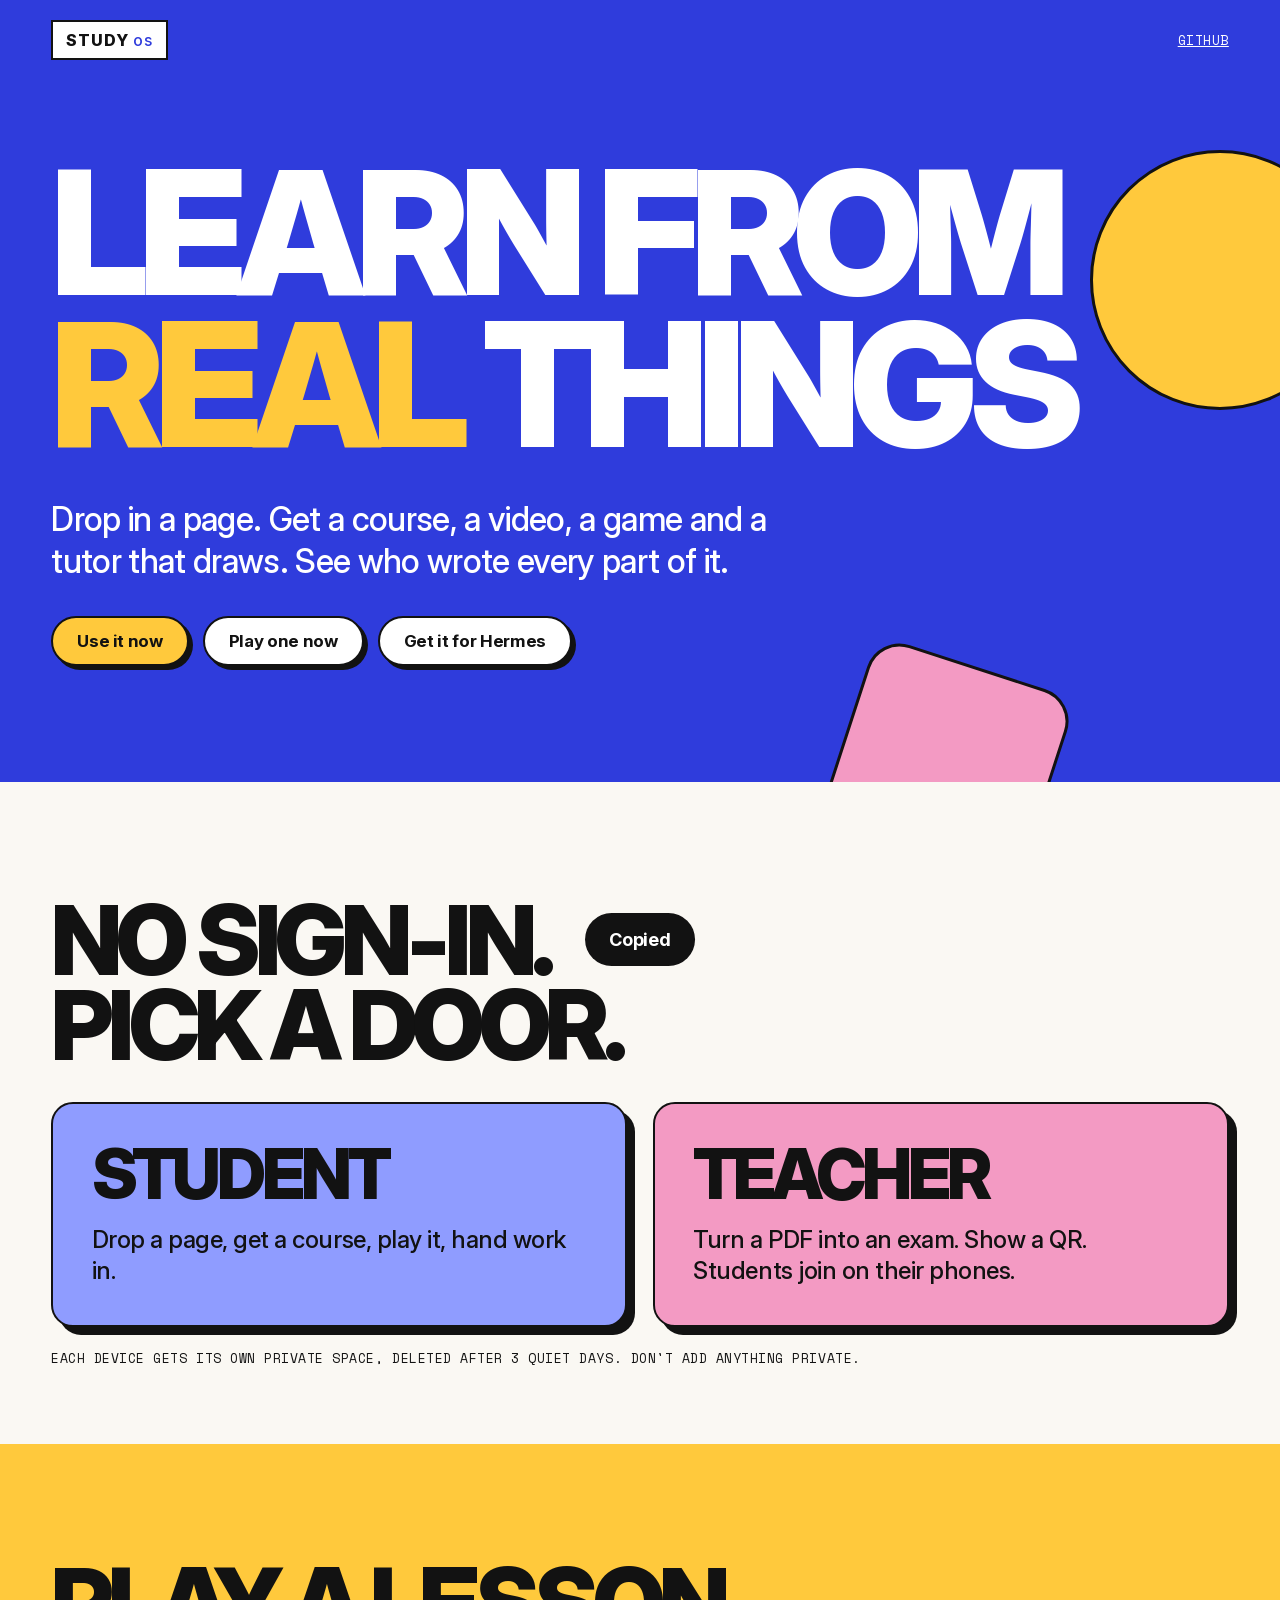
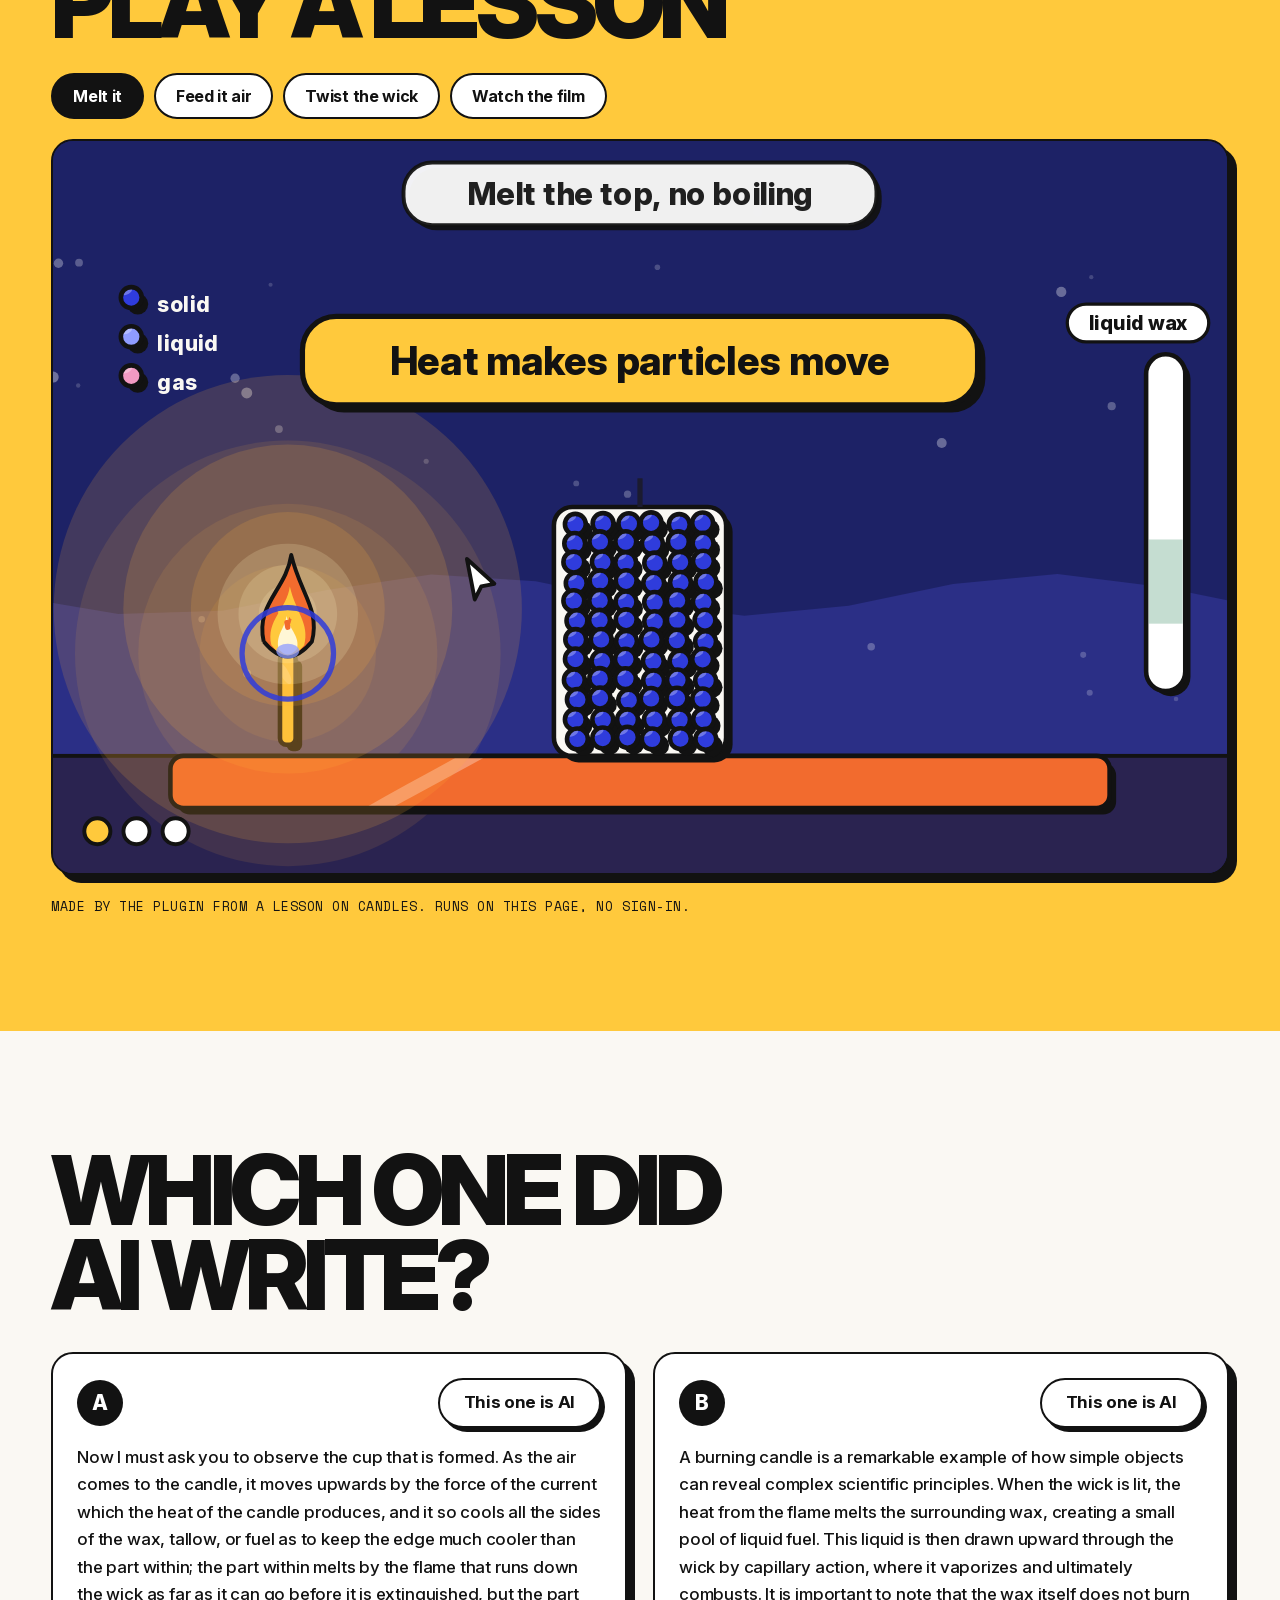
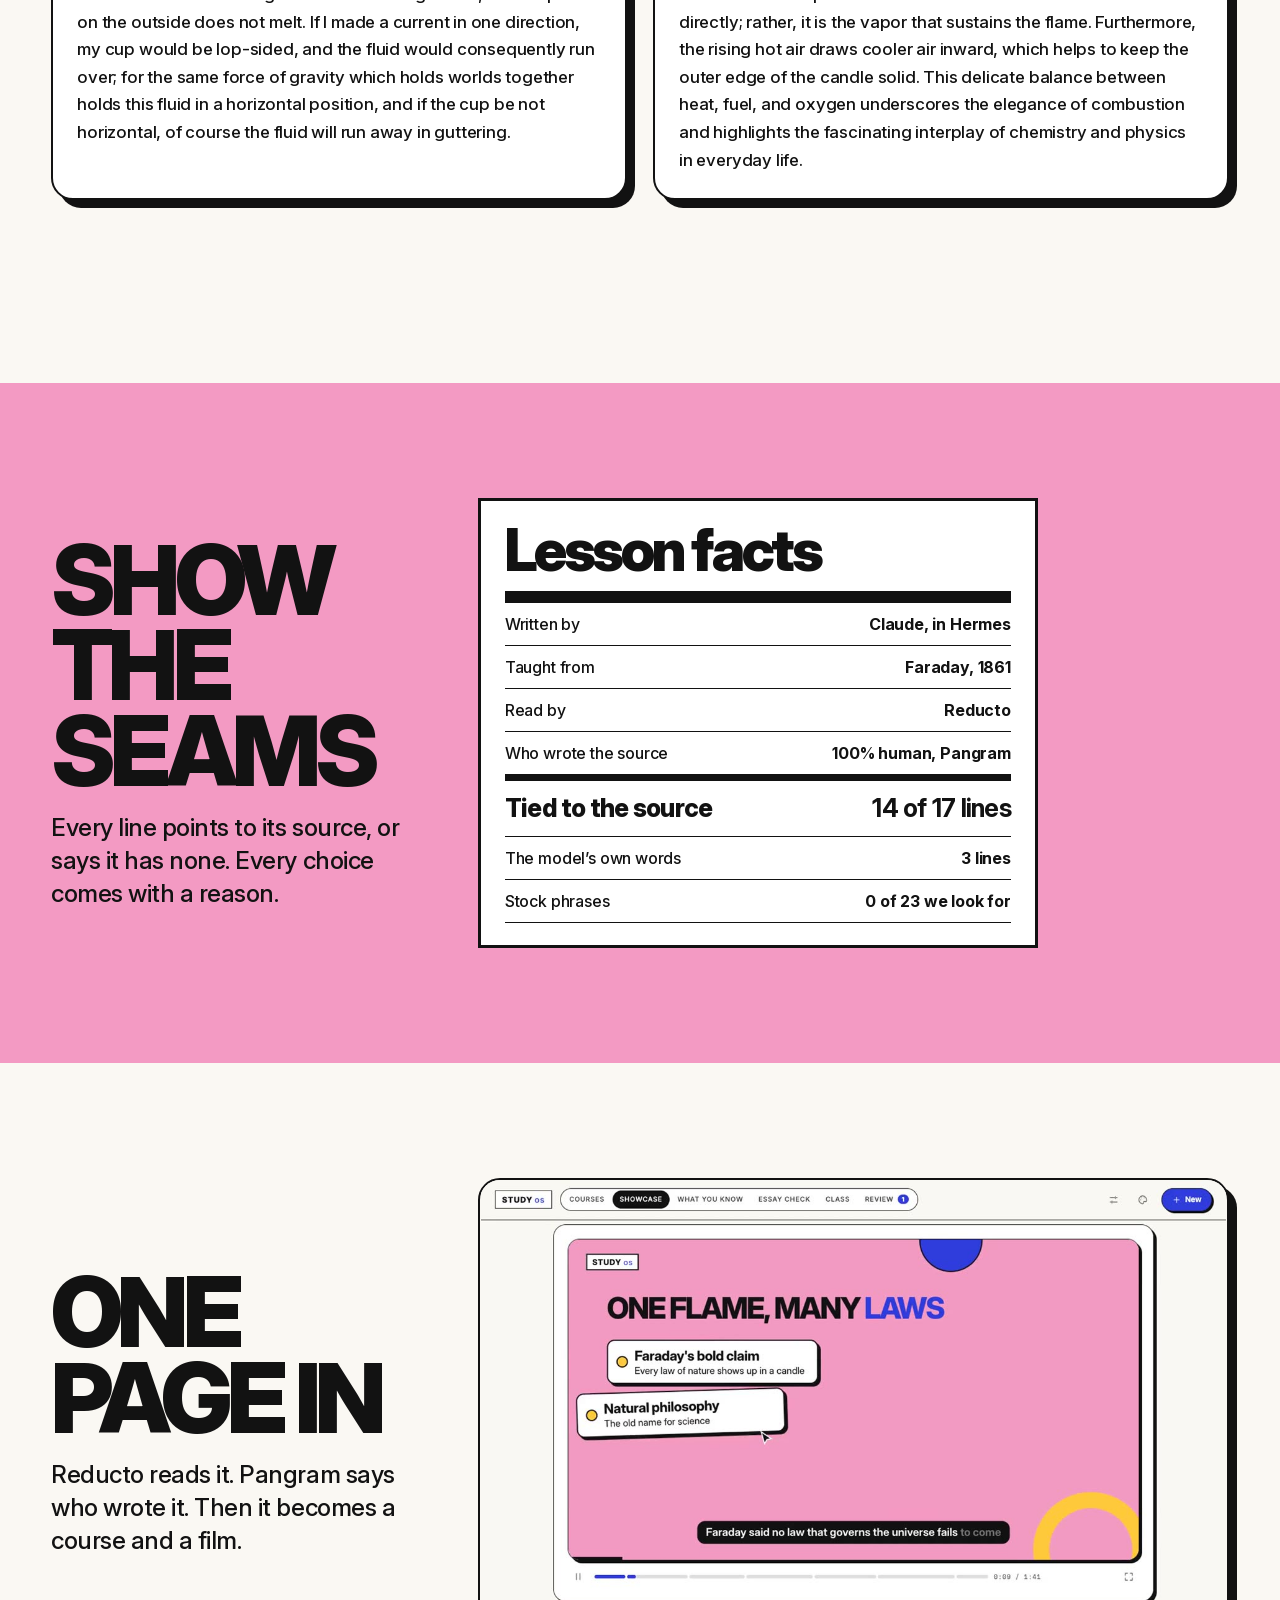
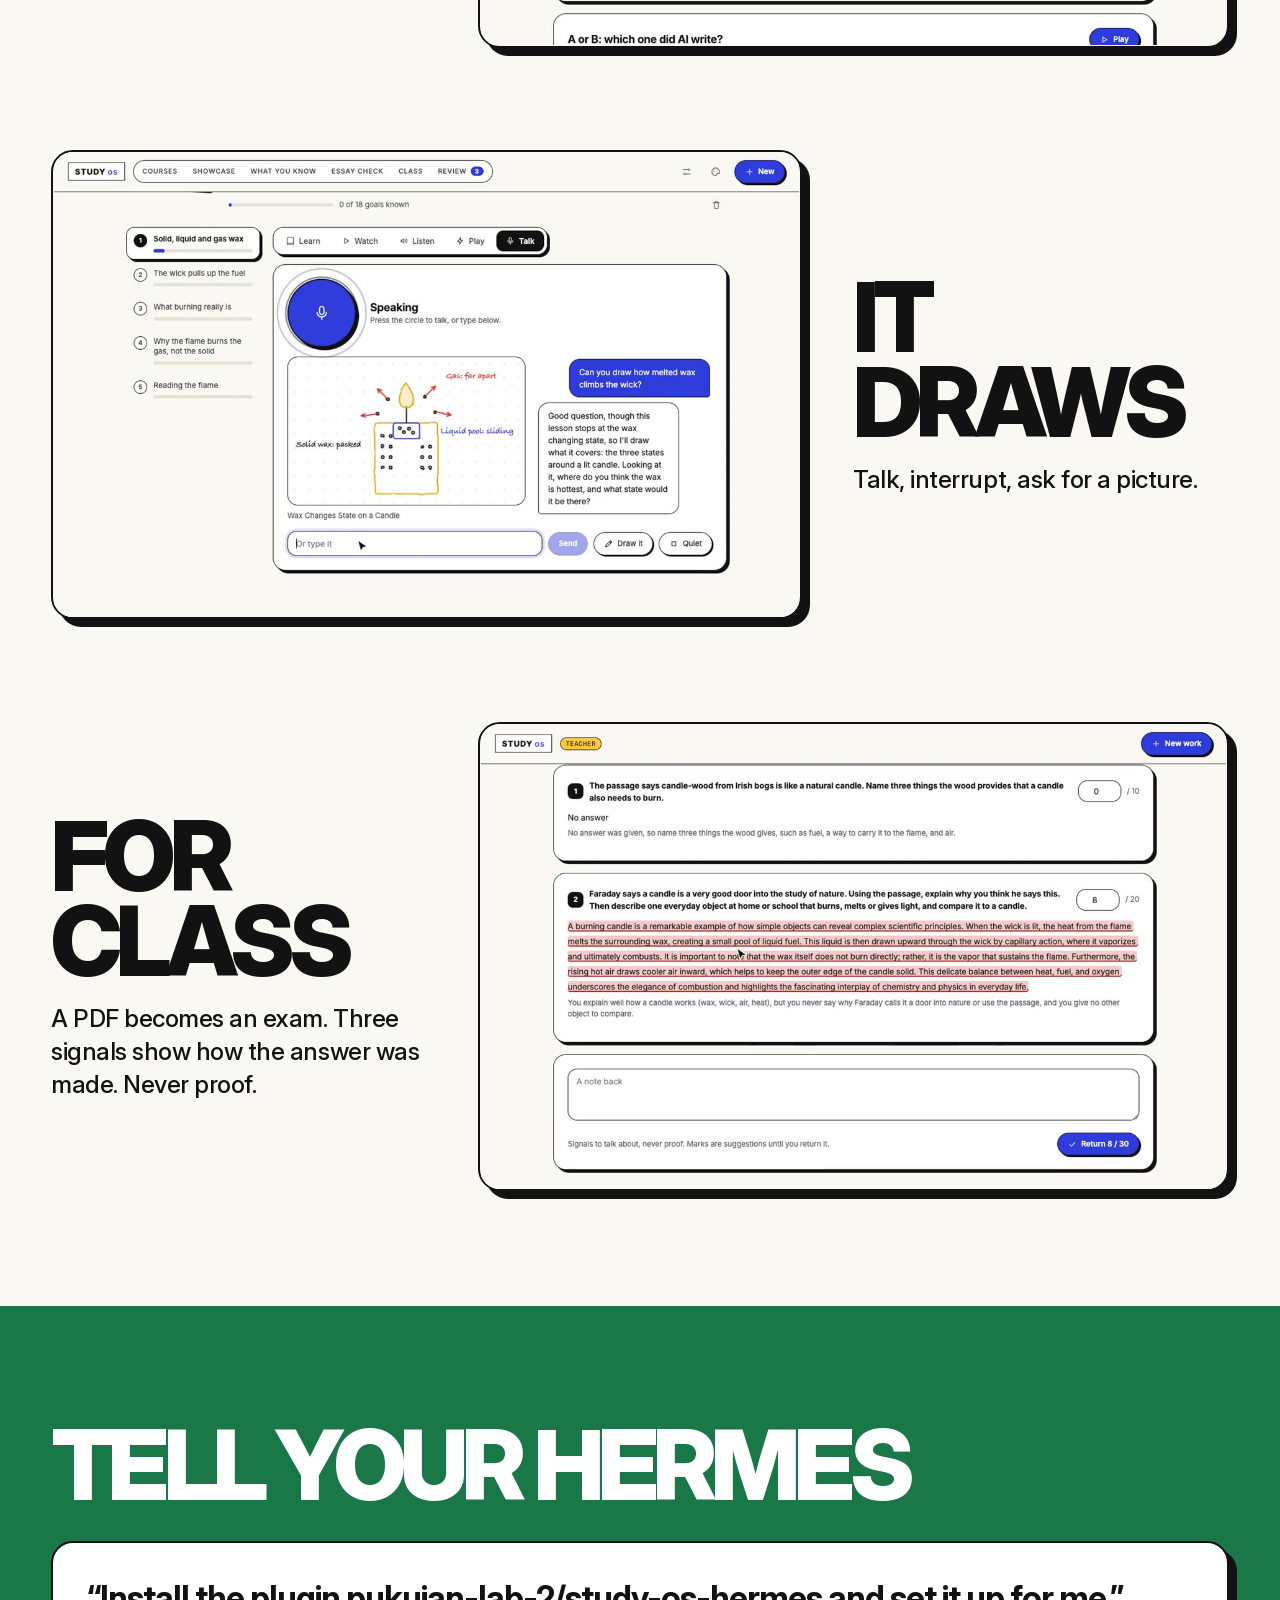
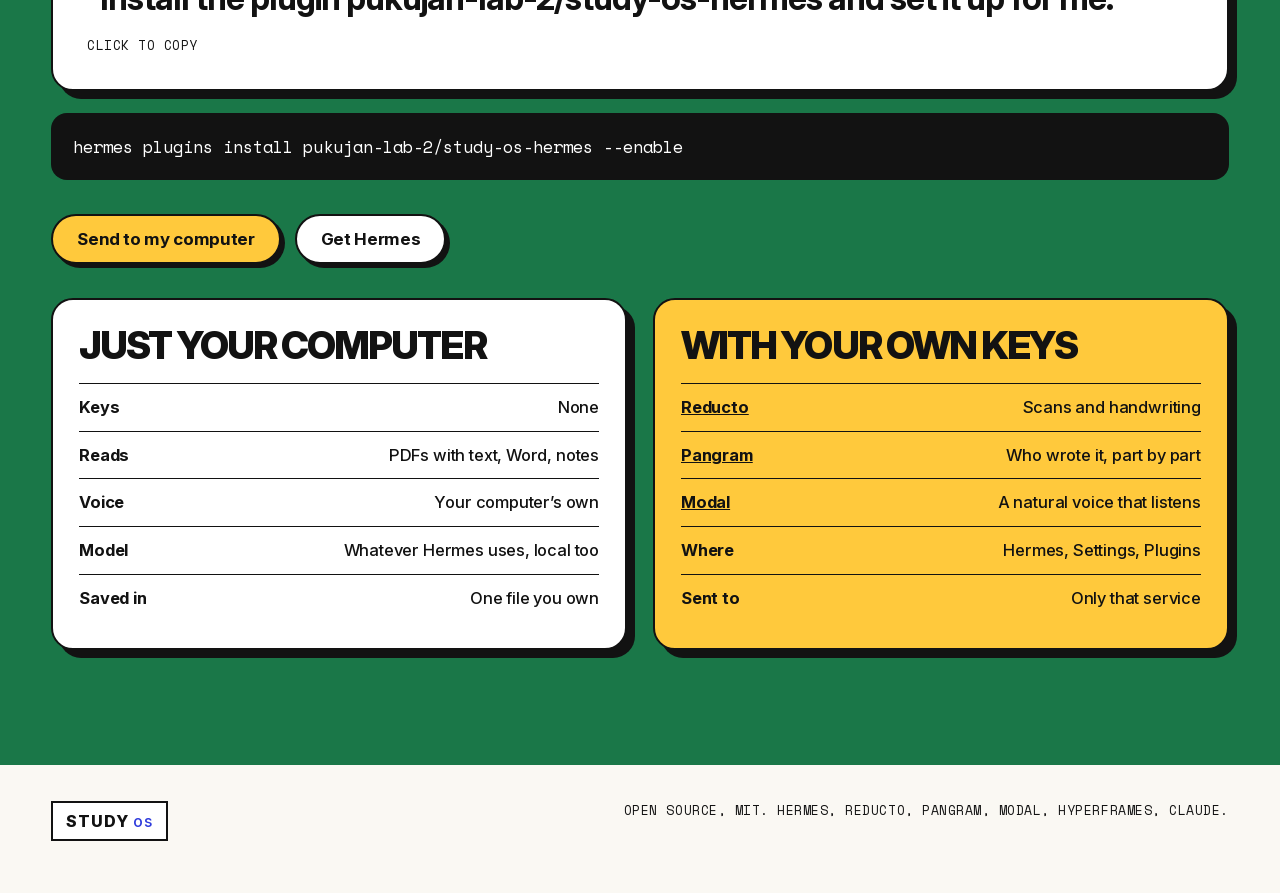
==== commit fa560df9: "Pick a door Co-Authored-By: Claude Opus 5.5 <noreply@anthropic.com>" ====
--- a/index.html
+++ b/index.html
@@ -96,7 +96,7 @@
 </div>
 
 <section id="use"><div class="wrap" style="padding-bottom:clamp(40px,6vw,80px)"><div class="in">
-  <h2 data-in>No sign-in.<br>It just works.</h2>
+  <h2 data-in>No sign-in.<br>Pick a door.</h2>
   <div class="two">
     <a class="door card" style="background:var(--sky)" href="https://hackathon.design-bakery.com/app?as=student"><b>Student</b><span>Drop a page, get a course, play it, hand work in.</span></a>
     <a class="door card" style="background:var(--pink)" href="https://hackathon.design-bakery.com/app?as=teacher"><b>Teacher</b><span>Turn a PDF into an exam. Show a QR. Students join on their phones.</span></a>
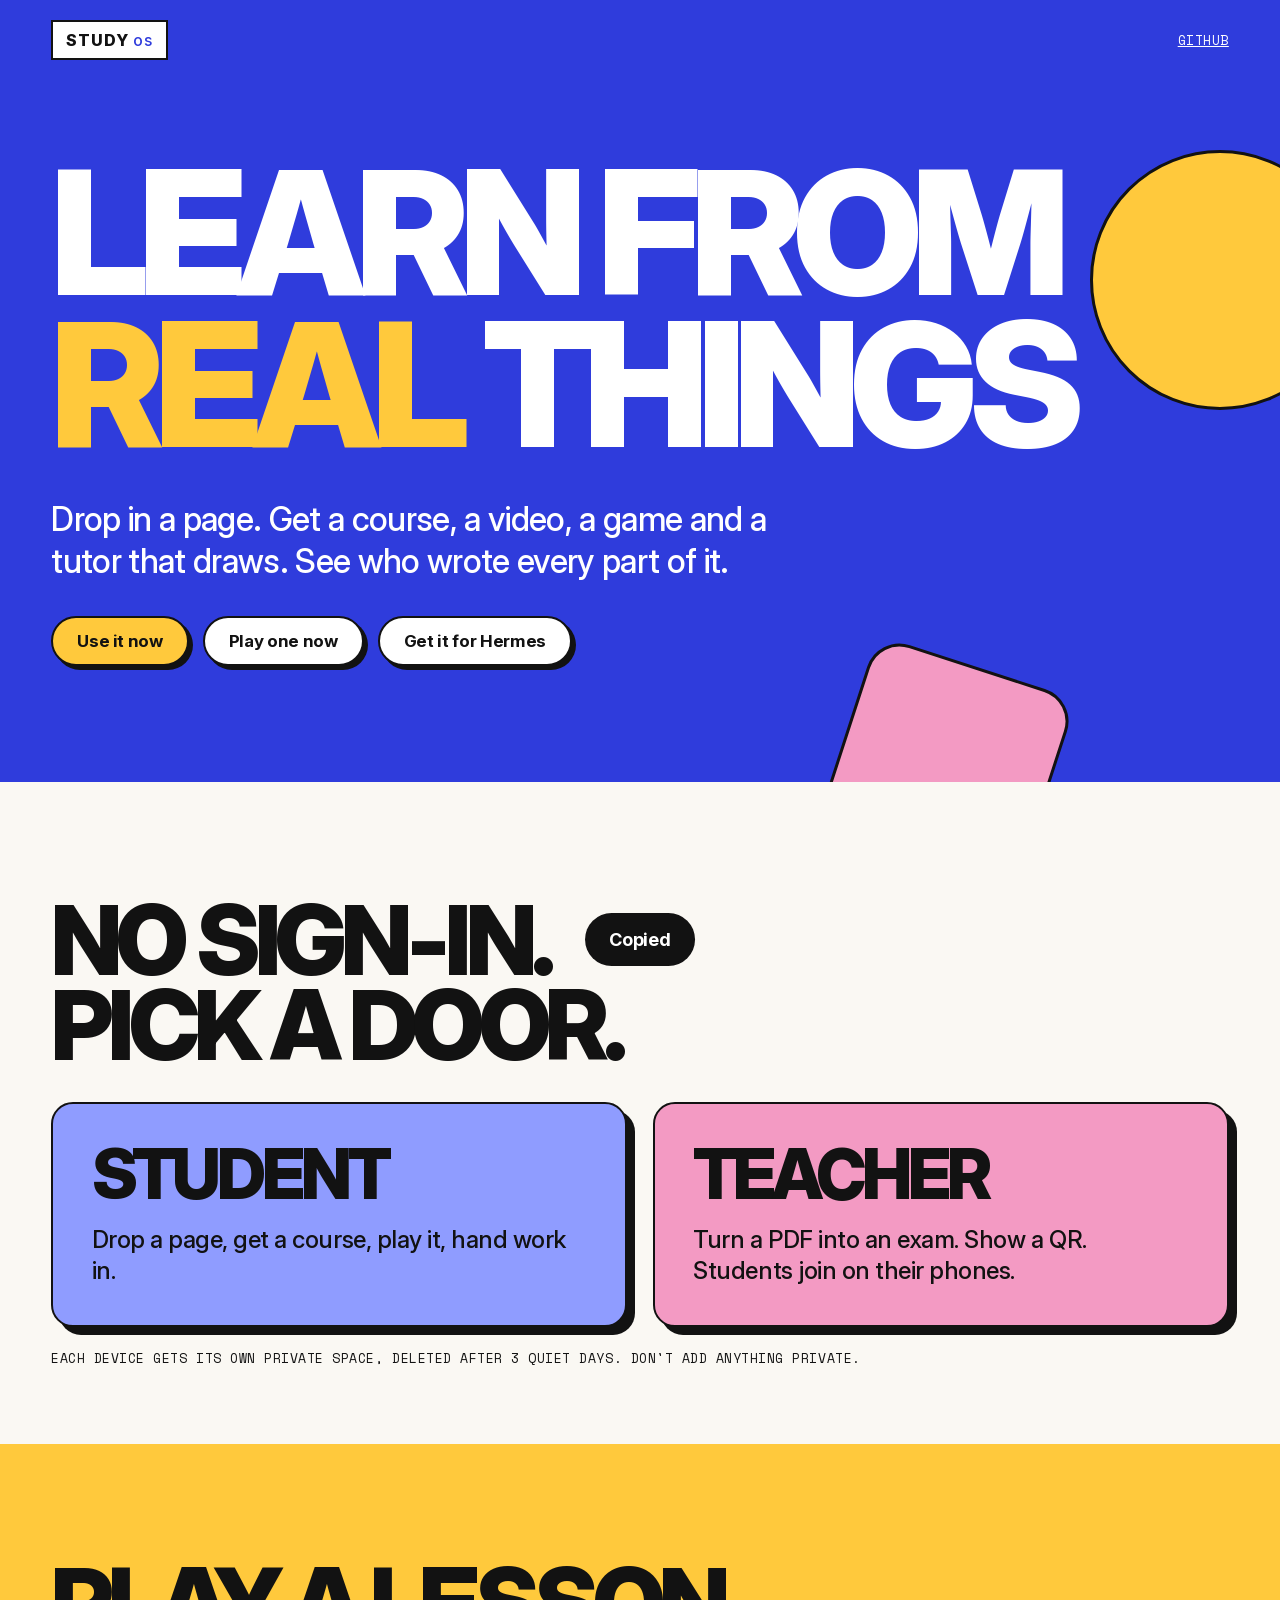
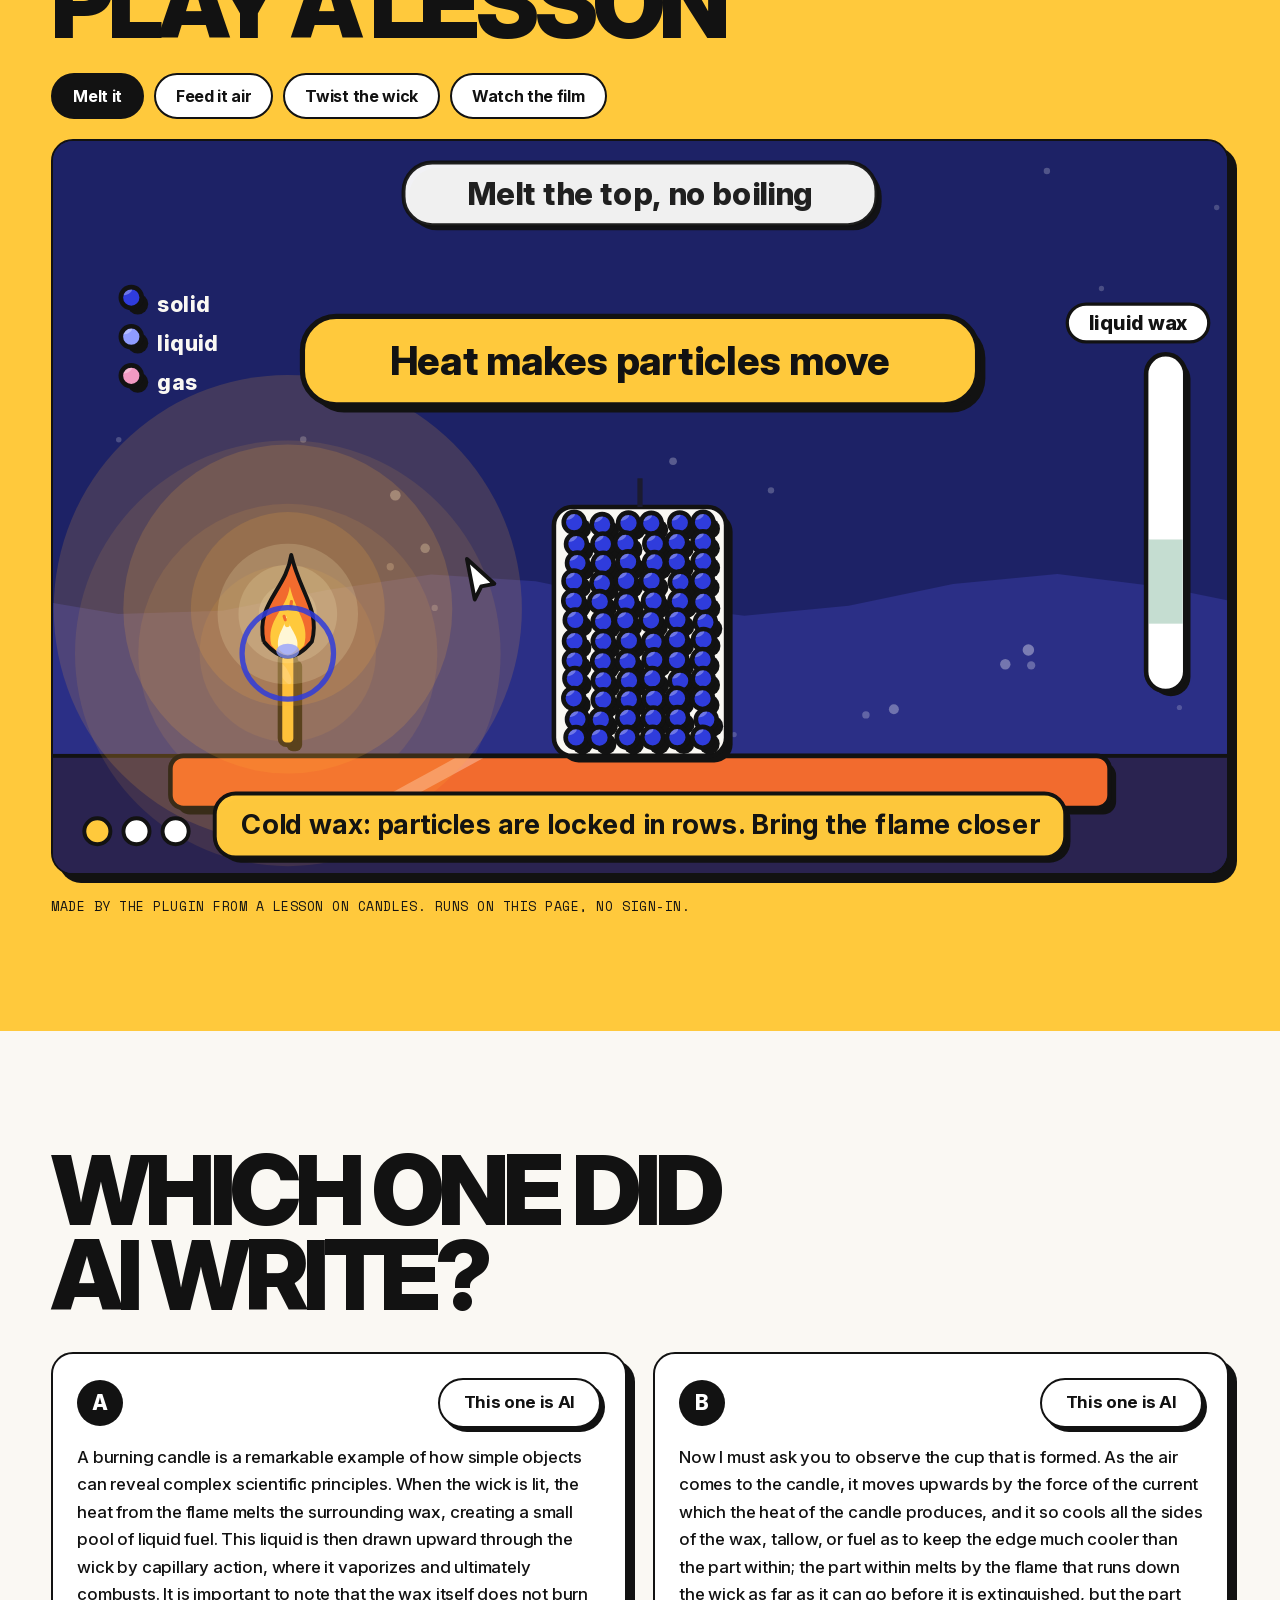
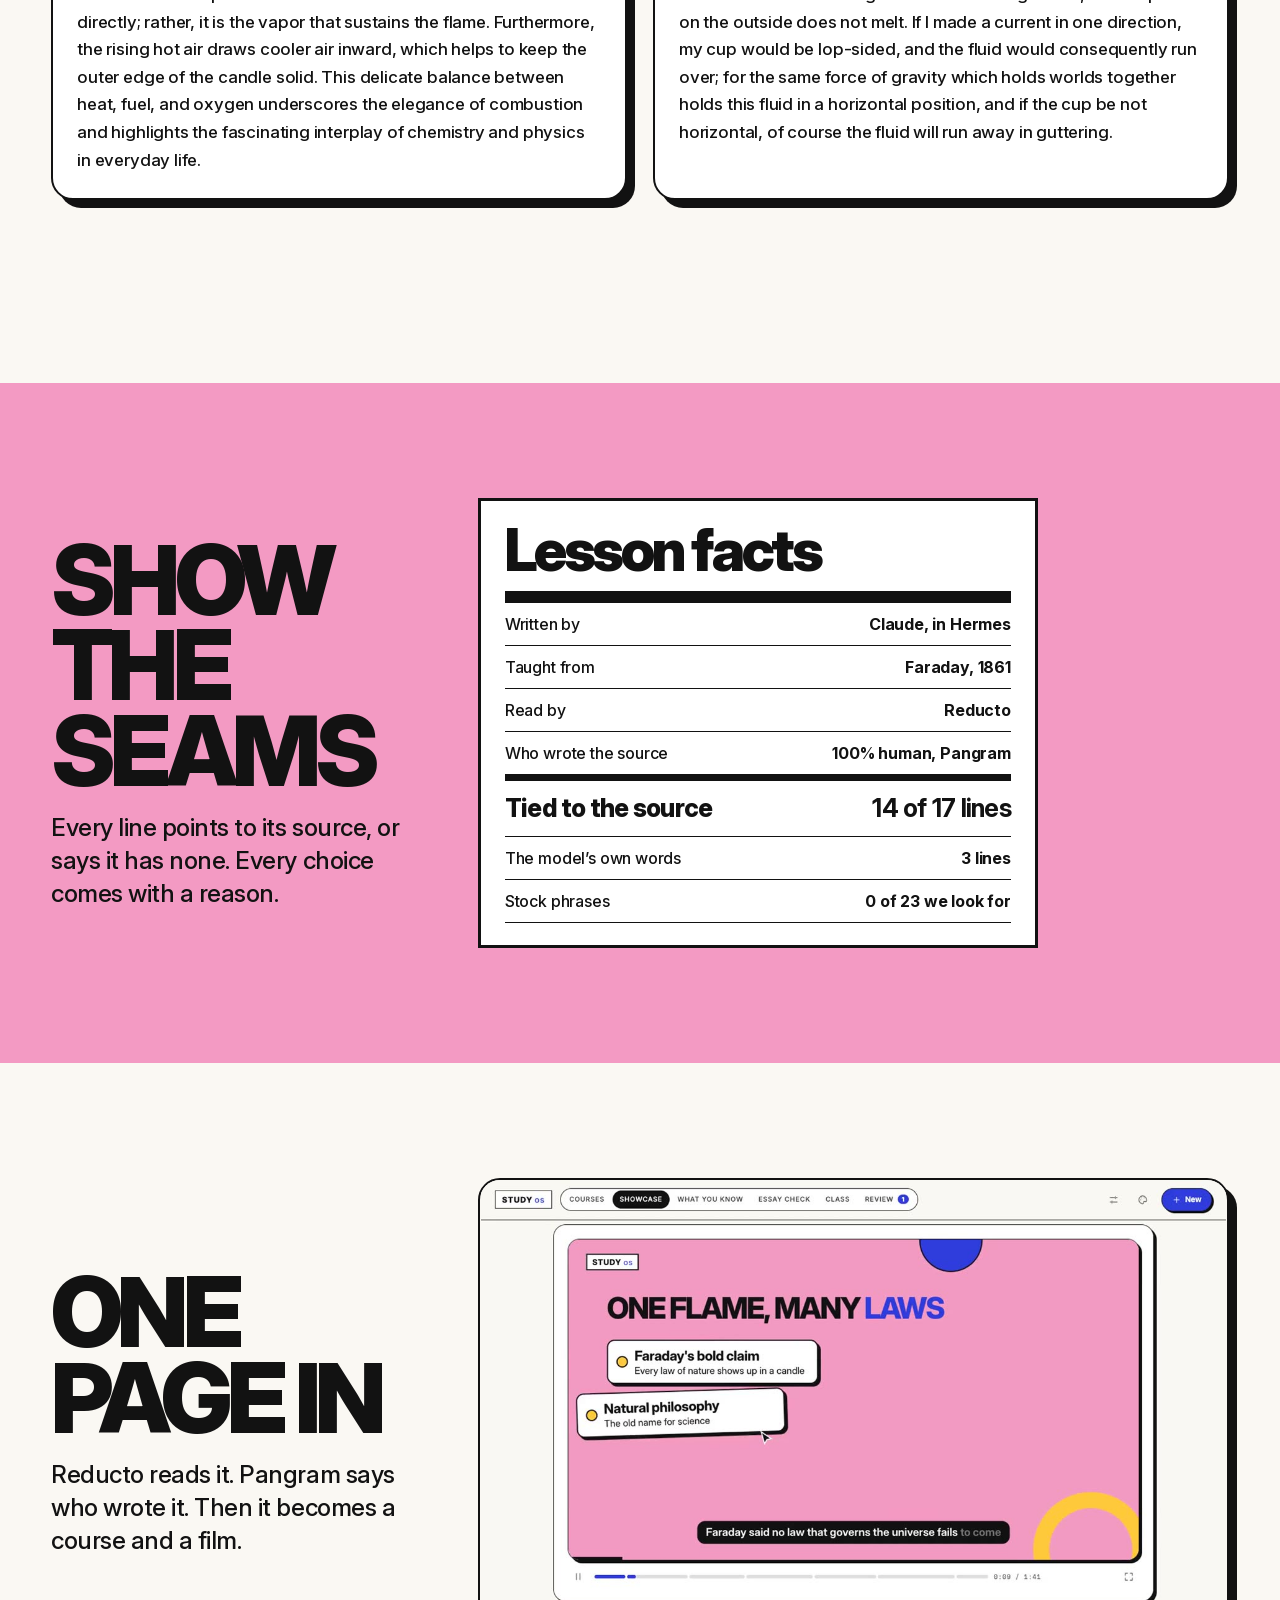
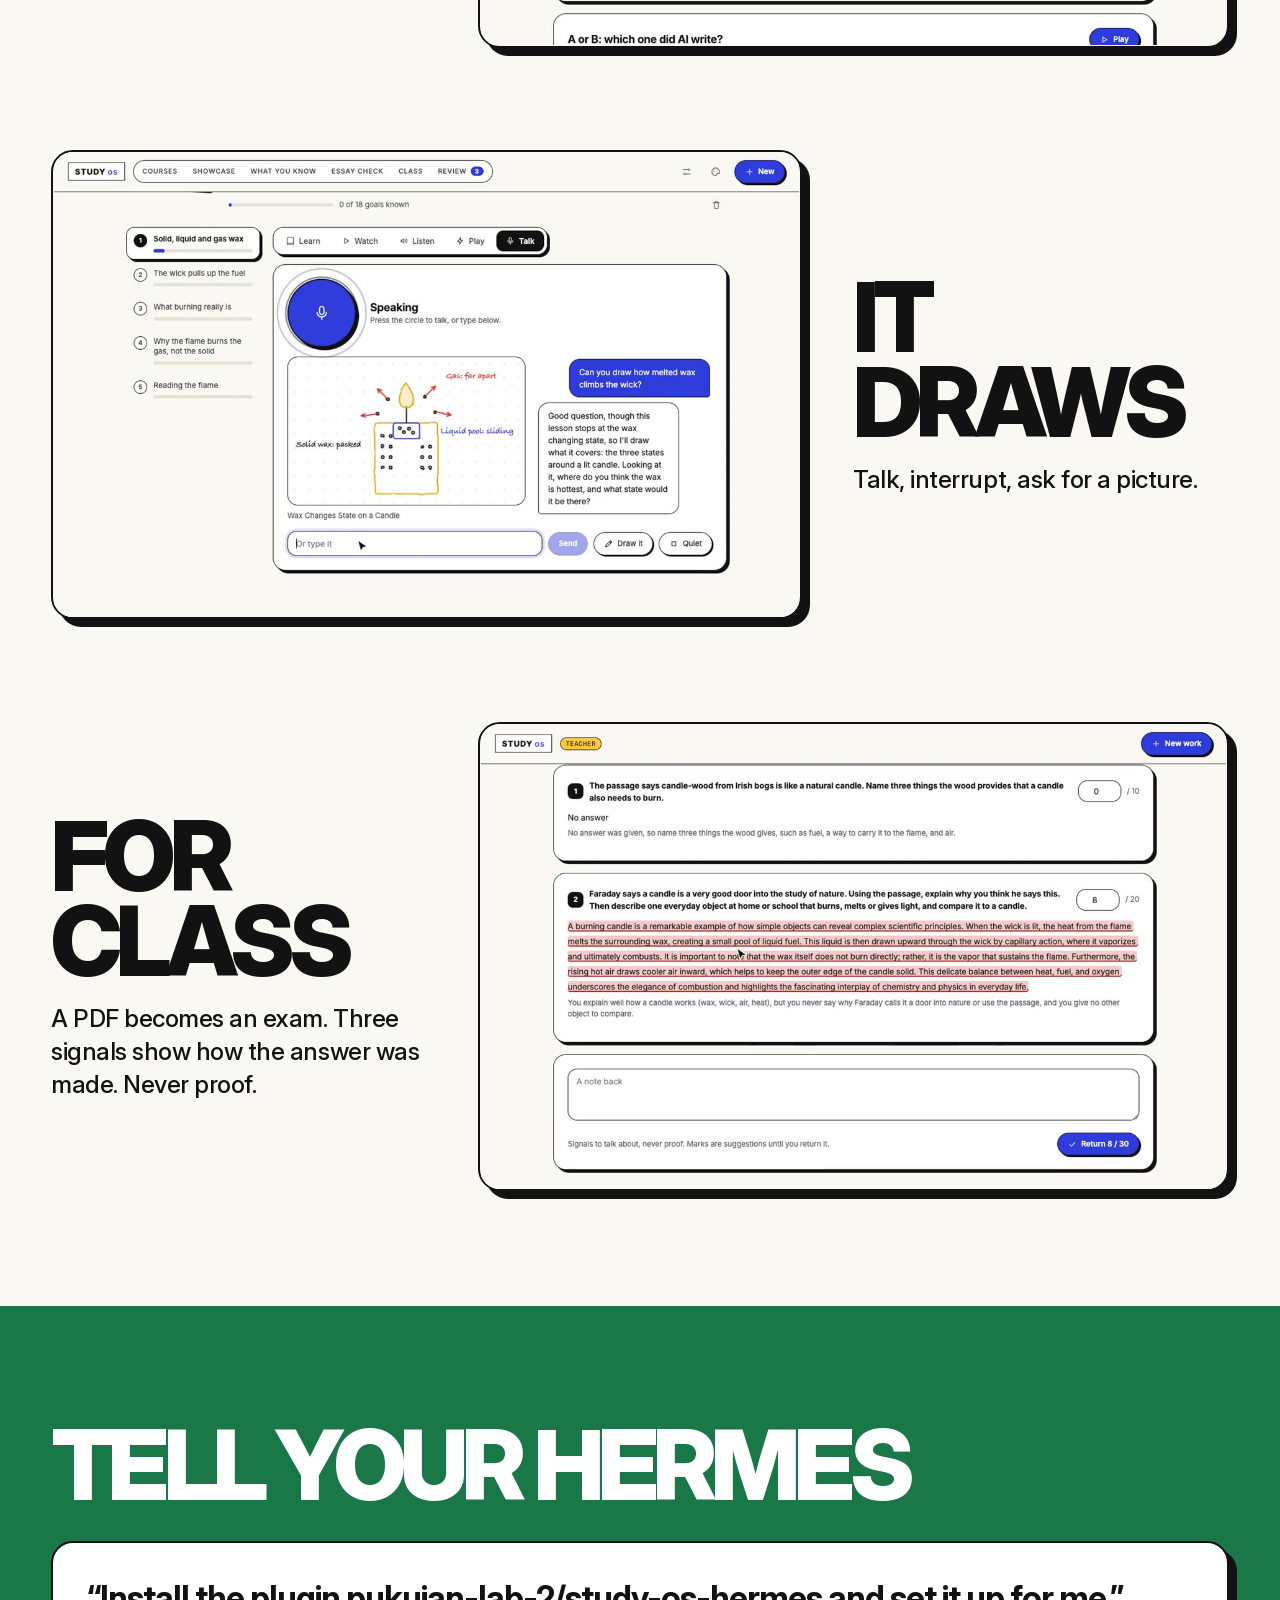
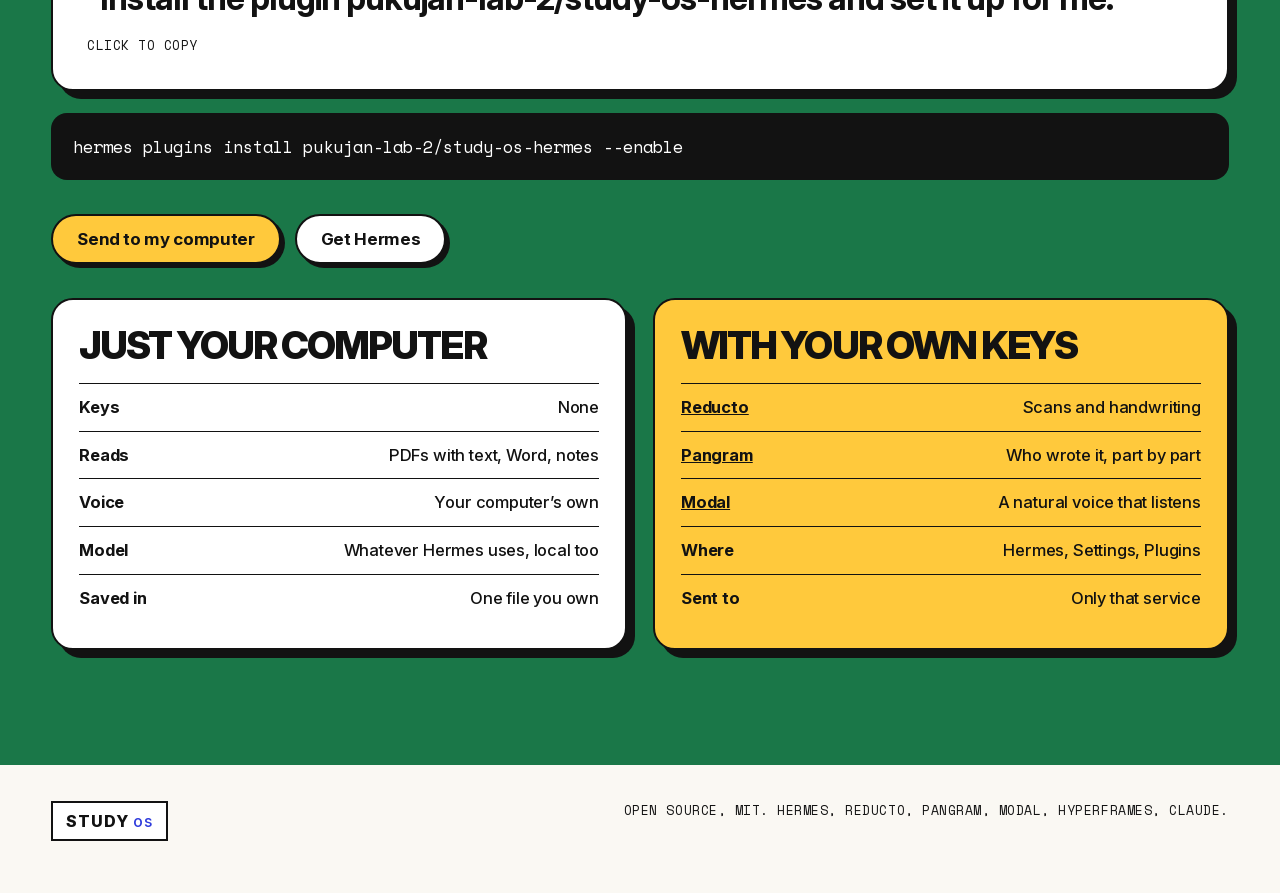
==== commit 00e39f5f: "Version the files Co-Authored-By: Claude Opus 5.5 <noreply@anthropic.com>" ====
--- a/index.html
+++ b/index.html
@@ -165,7 +165,7 @@
 $('#send').addEventListener('click',function(){var d={title:'Study OS for Hermes',text:'Install the plugin pukujan-lab-2/study-os-hermes and set it up for me.',url:location.href.split('#')[0]};if(navigator.share)navigator.share(d).catch(function(){});else copy(d.url)});
 /* games and the film; the film answers to postMessage({t}) */
 var frame=$('.stage iframe'),film=0,t0=0;
-function load(n){cancelAnimationFrame(film);film=0;frame.src='play/'+n+'.html';frame.onload=function(){if(n!=='film-wide')return;t0=performance.now();(function tick(now){frame.contentWindow.postMessage({t:((now||t0)-t0)/1000%101},'*');film=requestAnimationFrame(tick)})(t0)};
+function load(n){cancelAnimationFrame(film);film=0;frame.src='play/'+n+'.html?v=160432';frame.onload=function(){if(n!=='film-wide')return;t0=performance.now();(function tick(now){frame.contentWindow.postMessage({t:((now||t0)-t0)/1000%101},'*');film=requestAnimationFrame(tick)})(t0)};
  $$('.tabs button').forEach(function(b){b.setAttribute('aria-pressed',b.dataset.g===n)});$('.stage').style.aspectRatio=n==='film-wide'?'16/9':'';fit()}
 $$('.tabs button').forEach(function(b){b.addEventListener('click',function(){load(b.dataset.g)})});
 var seen=new IntersectionObserver(function(es){es.forEach(function(e){if(e.isIntersecting){seen.disconnect();load('melt')}})},{rootMargin:'300px'});seen.observe($('.stage'));
